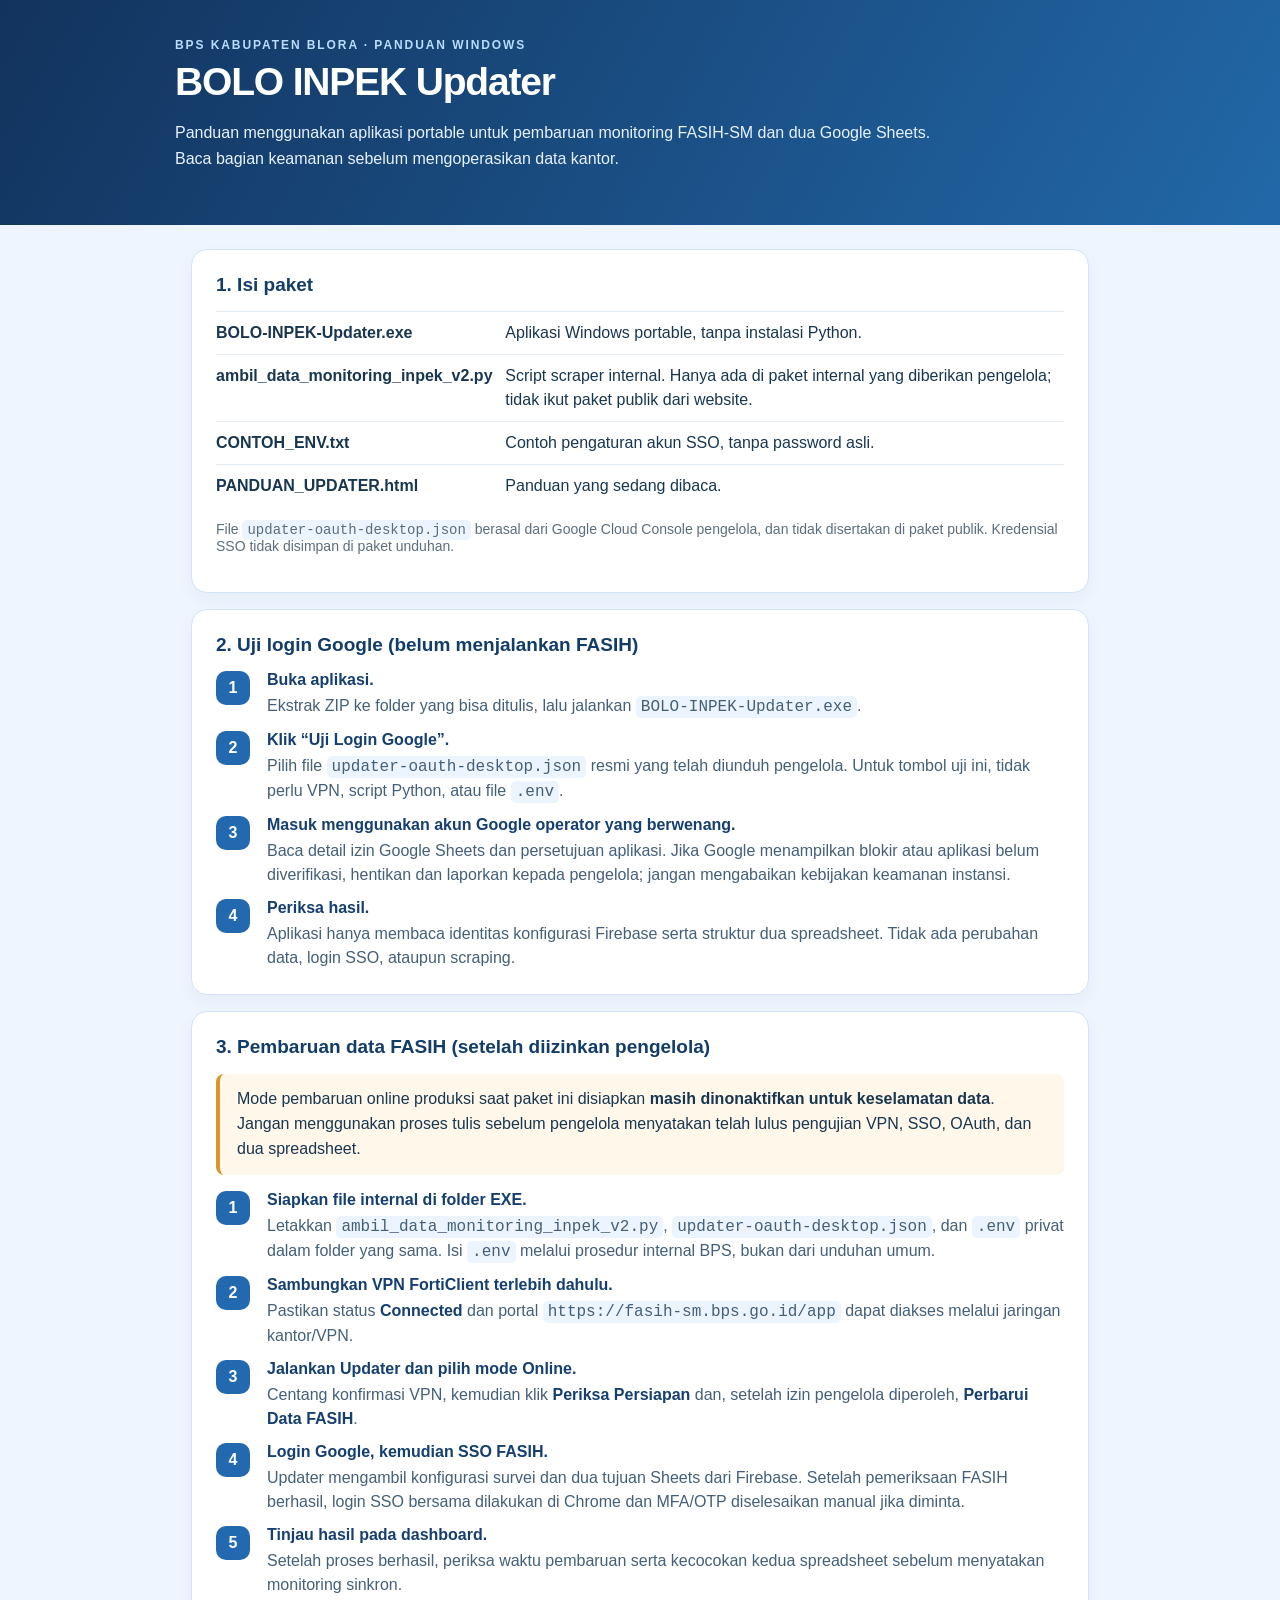
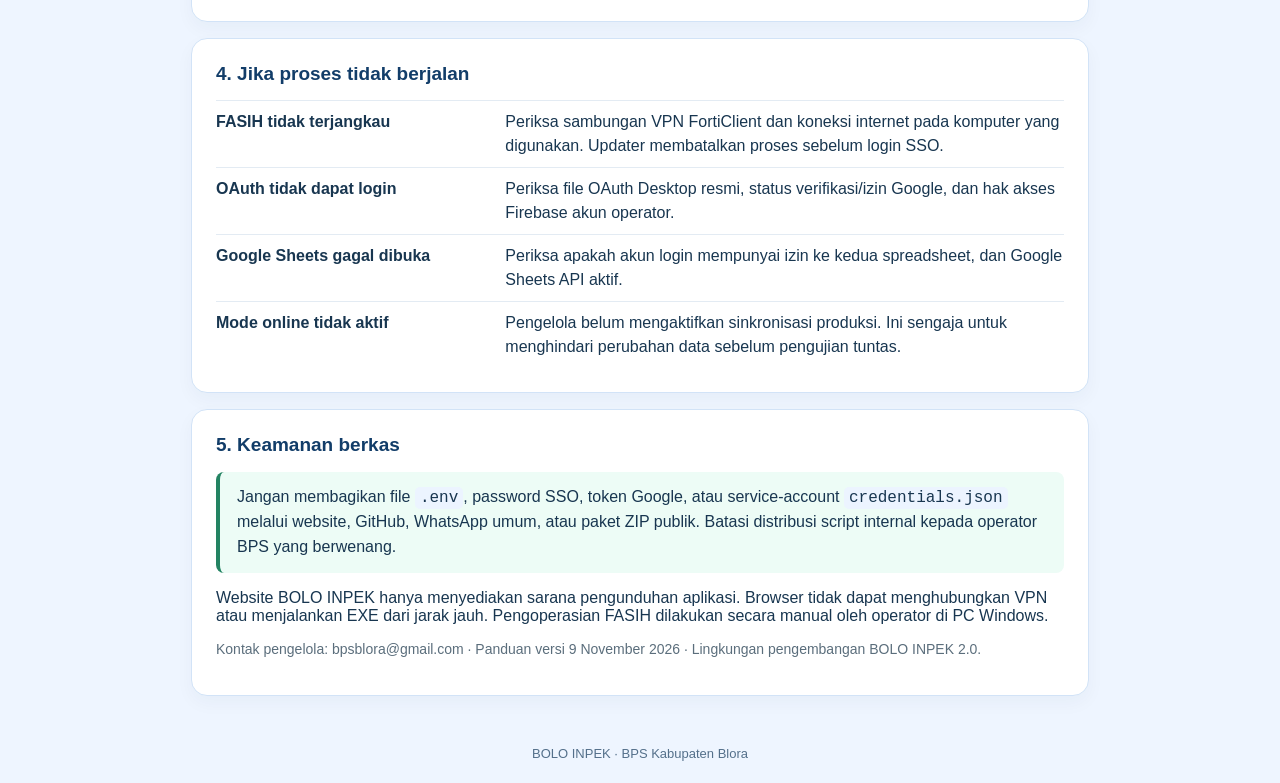
==== updater/PANDUAN_UPDATER.html @ ee1b216b "docs(updater): include a standalone visual Indonesian user guide with safe VPN, Google and FASIH flo" ====
<!doctype html>
<html lang="id">
<head>
<meta charset="utf-8"><meta name="viewport" content="width=device-width,initial-scale=1">
<title>Panduan BOLO INPEK Updater — BPS Kabupaten Blora</title>
<style>
:root{font-family:"Segoe UI",Arial,sans-serif;color:#183650;background:#eef5ff}
*{box-sizing:border-box}body{margin:0}.hero{background:linear-gradient(120deg,#12335d,#2268a8);color:white;padding:38px 18px}
.wrap{max-width:930px;margin:auto}.tag{letter-spacing:.16em;font-size:12px;color:#b9ddff;font-weight:700}h1{margin:8px 0;font-size:clamp(26px,5vw,39px);letter-spacing:-.03em}
.hero p{line-height:1.6;color:#e7f2ff;max-width:760px}
main{max-width:930px;margin:24px auto 50px;padding:0 16px}h2{font-size:19px;color:#123d69;margin:0 0 15px}
.card{background:#fff;border:1px solid #d2e3f7;border-radius:16px;box-shadow:0 7px 18px #16344d0a;padding:24px;margin-bottom:16px}
.steps{display:grid;gap:12px;counter-reset:steps}.step{display:grid;grid-template-columns:38px 1fr;gap:13px;align-items:start}
.step::before{counter-increment:steps;content:counter(steps);width:34px;height:34px;display:grid;place-items:center;border-radius:10px;color:white;background:#2269af;font-weight:800}
.step strong{color:#143f70}.step p{margin:5px 0 0;line-height:1.5;color:#445f78}
code{font-family:Consolas,monospace;background:#ecf4ff;border-radius:5px;padding:2px 5px;overflow-wrap:anywhere}
.callout{border-left:4px solid #d89628;background:#fff7e9;padding:13px 17px;border-radius:8px;line-height:1.55}
.good{border-left-color:#238362;background:#edfcf6}.muted{color:#5b6e7c;font-size:14px}
.table{display:grid;grid-template-columns:minmax(140px,1fr) 2fr;gap:10px;border-top:1px solid #e3ebf3;padding:9px 0;line-height:1.5}
footer{text-align:center;padding:0 15px 30px;color:#54708b;font-size:13px}
@media(max-width:540px){.table{grid-template-columns:1fr;gap:0}.card{padding:19px}}
</style>
</head>
<body>
<header class="hero"><div class="wrap"><div class="tag">BPS KABUPATEN BLORA · PANDUAN WINDOWS</div><h1>BOLO INPEK Updater</h1>
<p>Panduan menggunakan aplikasi portable untuk pembaruan monitoring FASIH-SM dan dua Google Sheets. Baca bagian keamanan sebelum mengoperasikan data kantor.</p></div></header>
<main>
<section class="card"><h2>1. Isi paket</h2>
<div class="table"><strong>BOLO-INPEK-Updater.exe</strong><span>Aplikasi Windows portable, tanpa instalasi Python.</span></div>
<div class="table"><strong>ambil_data_monitoring_inpek_v2.py</strong><span>Script scraper internal. Hanya ada di paket internal yang diberikan pengelola; tidak ikut paket publik dari website.</span></div>
<div class="table"><strong>CONTOH_ENV.txt</strong><span>Contoh pengaturan akun SSO, tanpa password asli.</span></div>
<div class="table"><strong>PANDUAN_UPDATER.html</strong><span>Panduan yang sedang dibaca.</span></div>
<p class="muted">File <code>updater-oauth-desktop.json</code> berasal dari Google Cloud Console pengelola, dan tidak disertakan di paket publik. Kredensial SSO tidak disimpan di paket unduhan.</p>
</section>
<section class="card"><h2>2. Uji login Google (belum menjalankan FASIH)</h2>
<div class="steps">
<div class="step"><div><strong>Buka aplikasi.</strong><p>Ekstrak ZIP ke folder yang bisa ditulis, lalu jalankan <code>BOLO-INPEK-Updater.exe</code>.</p></div></div>
<div class="step"><div><strong>Klik “Uji Login Google”.</strong><p>Pilih file <code>updater-oauth-desktop.json</code> resmi yang telah diunduh pengelola. Untuk tombol uji ini, tidak perlu VPN, script Python, atau file <code>.env</code>.</p></div></div>
<div class="step"><div><strong>Masuk menggunakan akun Google operator yang berwenang.</strong><p>Baca detail izin Google Sheets dan persetujuan aplikasi. Jika Google menampilkan blokir atau aplikasi belum diverifikasi, hentikan dan laporkan kepada pengelola; jangan mengabaikan kebijakan keamanan instansi.</p></div></div>
<div class="step"><div><strong>Periksa hasil.</strong><p>Aplikasi hanya membaca identitas konfigurasi Firebase serta struktur dua spreadsheet. Tidak ada perubahan data, login SSO, ataupun scraping.</p></div></div>
</div></section>
<section class="card"><h2>3. Pembaruan data FASIH (setelah diizinkan pengelola)</h2>
<p class="callout">Mode pembaruan online produksi saat paket ini disiapkan <strong>masih dinonaktifkan untuk keselamatan data</strong>. Jangan menggunakan proses tulis sebelum pengelola menyatakan telah lulus pengujian VPN, SSO, OAuth, dan dua spreadsheet.</p>
<div class="steps">
<div class="step"><div><strong>Siapkan file internal di folder EXE.</strong><p>Letakkan <code>ambil_data_monitoring_inpek_v2.py</code>, <code>updater-oauth-desktop.json</code>, dan <code>.env</code> privat dalam folder yang sama. Isi <code>.env</code> melalui prosedur internal BPS, bukan dari unduhan umum.</p></div></div>
<div class="step"><div><strong>Sambungkan VPN FortiClient terlebih dahulu.</strong><p>Pastikan status <strong>Connected</strong> dan portal <code>https://fasih-sm.bps.go.id/app</code> dapat diakses melalui jaringan kantor/VPN.</p></div></div>
<div class="step"><div><strong>Jalankan Updater dan pilih mode Online.</strong><p>Centang konfirmasi VPN, kemudian klik <strong>Periksa Persiapan</strong> dan, setelah izin pengelola diperoleh, <strong>Perbarui Data FASIH</strong>.</p></div></div>
<div class="step"><div><strong>Login Google, kemudian SSO FASIH.</strong><p>Updater mengambil konfigurasi survei dan dua tujuan Sheets dari Firebase. Setelah pemeriksaan FASIH berhasil, login SSO bersama dilakukan di Chrome dan MFA/OTP diselesaikan manual jika diminta.</p></div></div>
<div class="step"><div><strong>Tinjau hasil pada dashboard.</strong><p>Setelah proses berhasil, periksa waktu pembaruan serta kecocokan kedua spreadsheet sebelum menyatakan monitoring sinkron.</p></div></div>
</div></section>
<section class="card"><h2>4. Jika proses tidak berjalan</h2>
<div class="table"><strong>FASIH tidak terjangkau</strong><span>Periksa sambungan VPN FortiClient dan koneksi internet pada komputer yang digunakan. Updater membatalkan proses sebelum login SSO.</span></div>
<div class="table"><strong>OAuth tidak dapat login</strong><span>Periksa file OAuth Desktop resmi, status verifikasi/izin Google, dan hak akses Firebase akun operator.</span></div>
<div class="table"><strong>Google Sheets gagal dibuka</strong><span>Periksa apakah akun login mempunyai izin ke kedua spreadsheet, dan Google Sheets API aktif.</span></div>
<div class="table"><strong>Mode online tidak aktif</strong><span>Pengelola belum mengaktifkan sinkronisasi produksi. Ini sengaja untuk menghindari perubahan data sebelum pengujian tuntas.</span></div>
</section>
<section class="card"><h2>5. Keamanan berkas</h2>
<p class="callout good">Jangan membagikan file <code>.env</code>, password SSO, token Google, atau service-account <code>credentials.json</code> melalui website, GitHub, WhatsApp umum, atau paket ZIP publik. Batasi distribusi script internal kepada operator BPS yang berwenang.</p>
<p>Website BOLO INPEK hanya menyediakan sarana pengunduhan aplikasi. Browser tidak dapat menghubungkan VPN atau menjalankan EXE dari jarak jauh. Pengoperasian FASIH dilakukan secara manual oleh operator di PC Windows.</p>
<p class="muted">Kontak pengelola: bpsblora@gmail.com · Panduan versi 9 November 2026 · Lingkungan pengembangan BOLO INPEK 2.0.</p></section>
</main><footer>BOLO INPEK · BPS Kabupaten Blora</footer></body></html>
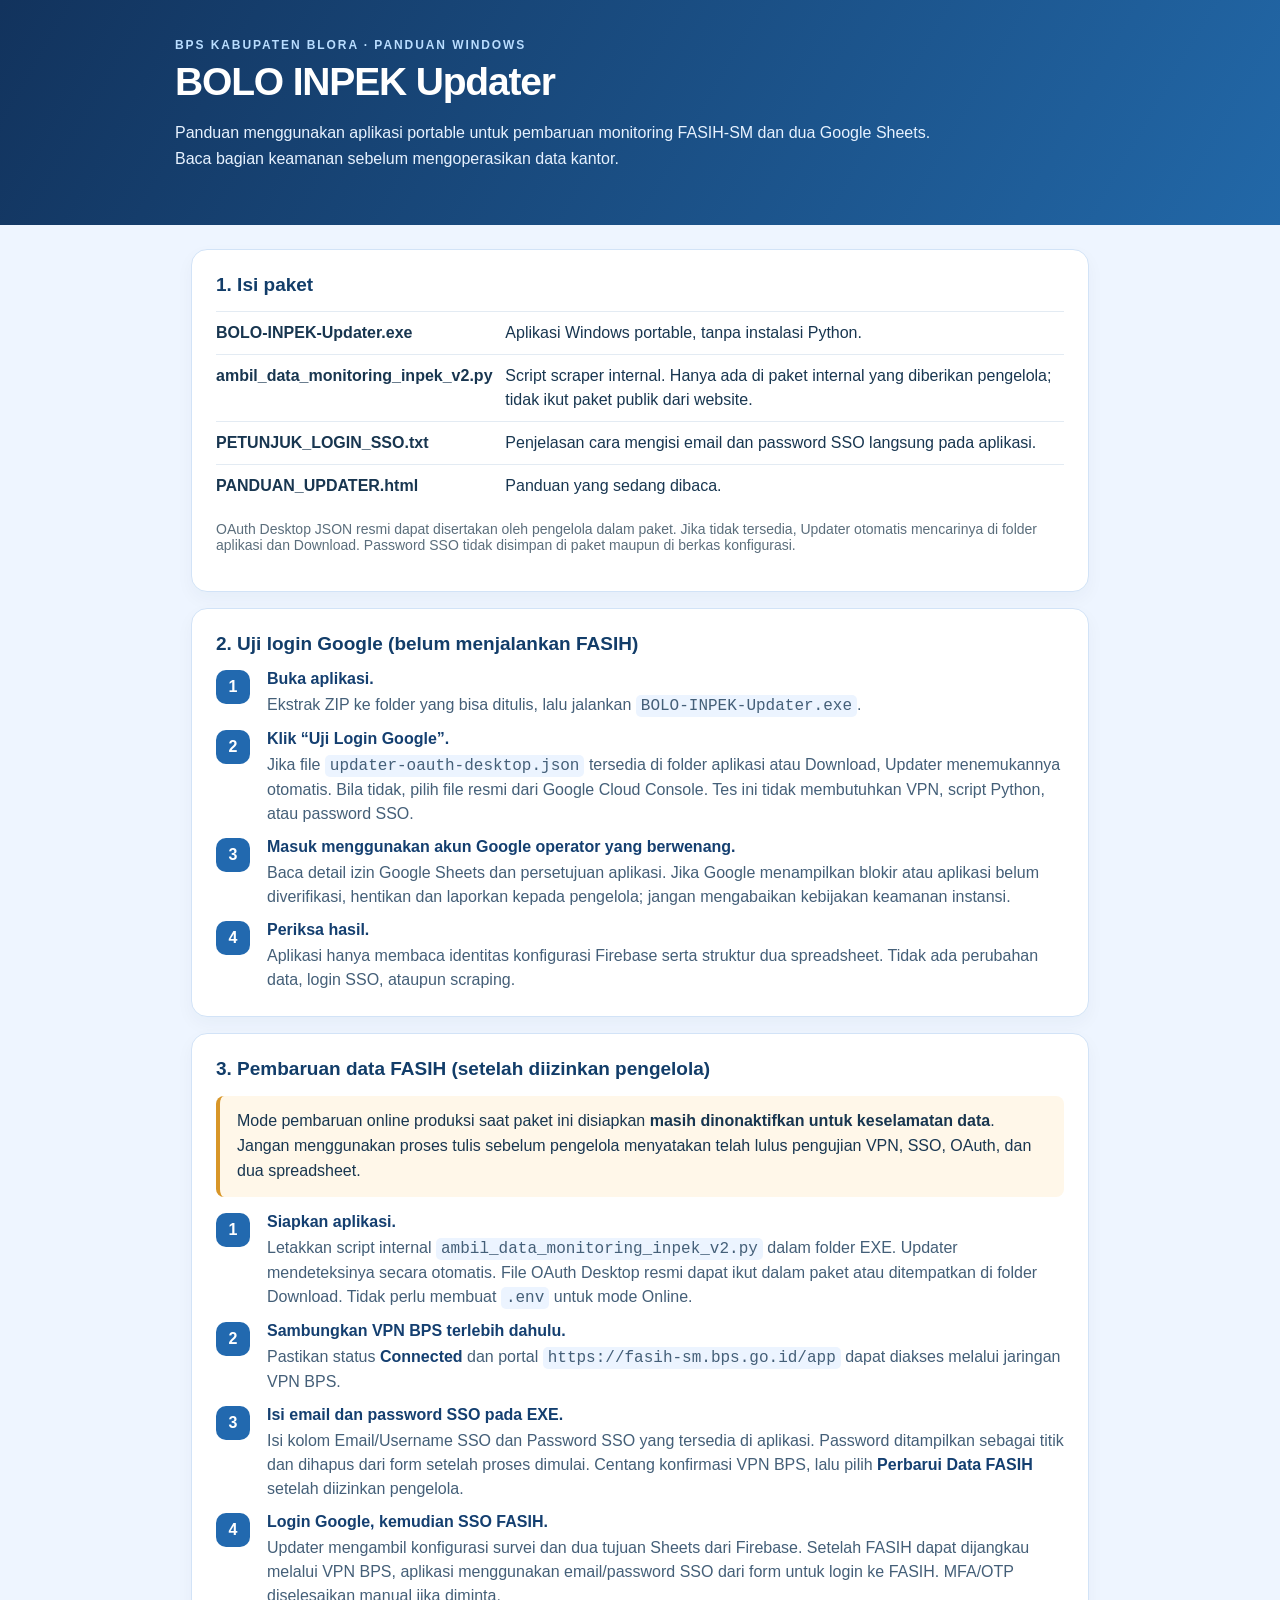
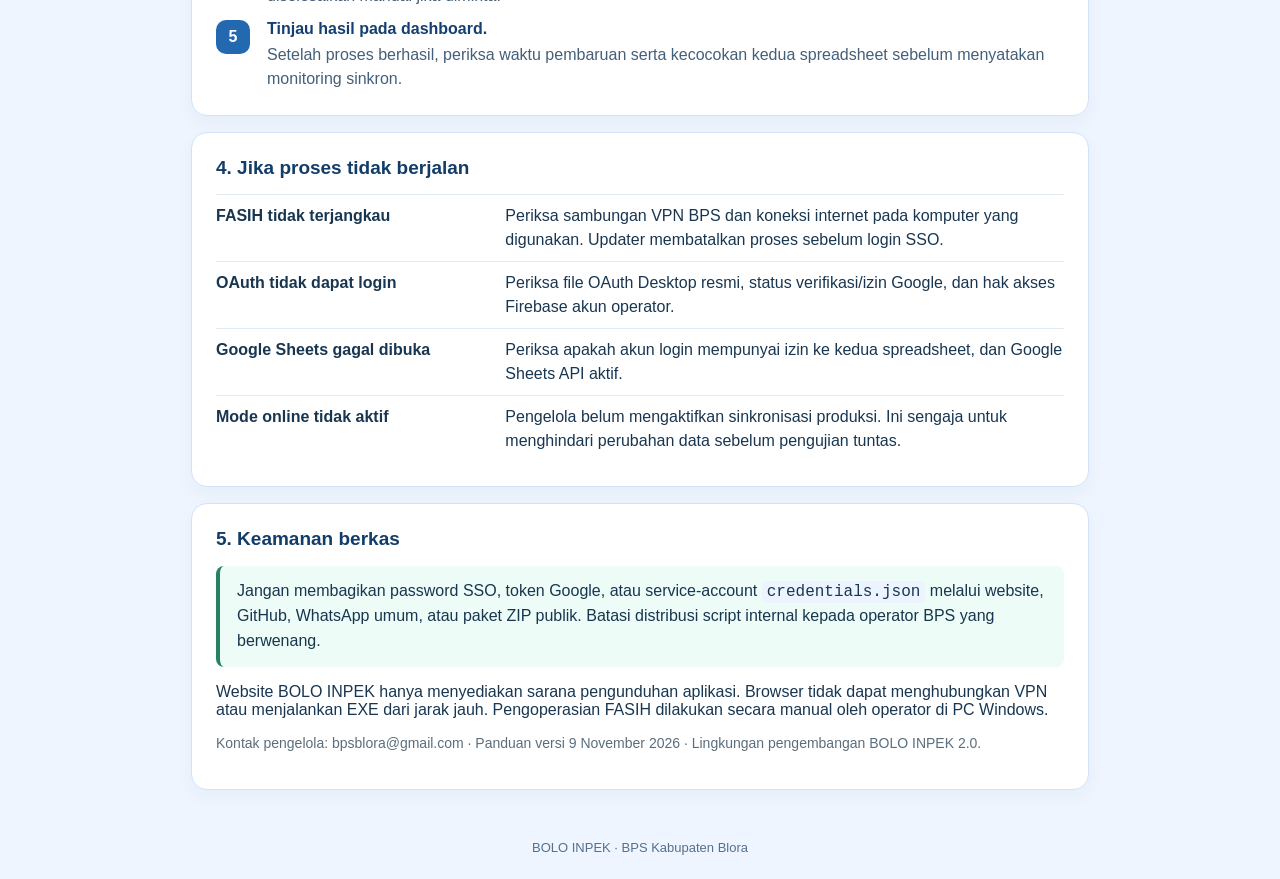
==== commit 9eb6ba8c: "docs(updater): update guide for password input in EXE and optional bundled OAuth Desktop JSON" ====
--- a/updater/PANDUAN_UPDATER.html
+++ b/updater/PANDUAN_UPDATER.html
@@ -28,34 +28,34 @@
 <section class="card"><h2>1. Isi paket</h2>
 <div class="table"><strong>BOLO-INPEK-Updater.exe</strong><span>Aplikasi Windows portable, tanpa instalasi Python.</span></div>
 <div class="table"><strong>ambil_data_monitoring_inpek_v2.py</strong><span>Script scraper internal. Hanya ada di paket internal yang diberikan pengelola; tidak ikut paket publik dari website.</span></div>
-<div class="table"><strong>CONTOH_ENV.txt</strong><span>Contoh pengaturan akun SSO, tanpa password asli.</span></div>
+<div class="table"><strong>PETUNJUK_LOGIN_SSO.txt</strong><span>Penjelasan cara mengisi email dan password SSO langsung pada aplikasi.</span></div>
 <div class="table"><strong>PANDUAN_UPDATER.html</strong><span>Panduan yang sedang dibaca.</span></div>
-<p class="muted">File <code>updater-oauth-desktop.json</code> berasal dari Google Cloud Console pengelola, dan tidak disertakan di paket publik. Kredensial SSO tidak disimpan di paket unduhan.</p>
+<p class="muted">OAuth Desktop JSON resmi dapat disertakan oleh pengelola dalam paket. Jika tidak tersedia, Updater otomatis mencarinya di folder aplikasi dan Download. Password SSO tidak disimpan di paket maupun di berkas konfigurasi.</p>
 </section>
 <section class="card"><h2>2. Uji login Google (belum menjalankan FASIH)</h2>
 <div class="steps">
 <div class="step"><div><strong>Buka aplikasi.</strong><p>Ekstrak ZIP ke folder yang bisa ditulis, lalu jalankan <code>BOLO-INPEK-Updater.exe</code>.</p></div></div>
-<div class="step"><div><strong>Klik “Uji Login Google”.</strong><p>Pilih file <code>updater-oauth-desktop.json</code> resmi yang telah diunduh pengelola. Untuk tombol uji ini, tidak perlu VPN, script Python, atau file <code>.env</code>.</p></div></div>
+<div class="step"><div><strong>Klik “Uji Login Google”.</strong><p>Jika file <code>updater-oauth-desktop.json</code> tersedia di folder aplikasi atau Download, Updater menemukannya otomatis. Bila tidak, pilih file resmi dari Google Cloud Console. Tes ini tidak membutuhkan VPN, script Python, atau password SSO.</p></div></div>
 <div class="step"><div><strong>Masuk menggunakan akun Google operator yang berwenang.</strong><p>Baca detail izin Google Sheets dan persetujuan aplikasi. Jika Google menampilkan blokir atau aplikasi belum diverifikasi, hentikan dan laporkan kepada pengelola; jangan mengabaikan kebijakan keamanan instansi.</p></div></div>
 <div class="step"><div><strong>Periksa hasil.</strong><p>Aplikasi hanya membaca identitas konfigurasi Firebase serta struktur dua spreadsheet. Tidak ada perubahan data, login SSO, ataupun scraping.</p></div></div>
 </div></section>
 <section class="card"><h2>3. Pembaruan data FASIH (setelah diizinkan pengelola)</h2>
 <p class="callout">Mode pembaruan online produksi saat paket ini disiapkan <strong>masih dinonaktifkan untuk keselamatan data</strong>. Jangan menggunakan proses tulis sebelum pengelola menyatakan telah lulus pengujian VPN, SSO, OAuth, dan dua spreadsheet.</p>
 <div class="steps">
-<div class="step"><div><strong>Siapkan file internal di folder EXE.</strong><p>Letakkan <code>ambil_data_monitoring_inpek_v2.py</code>, <code>updater-oauth-desktop.json</code>, dan <code>.env</code> privat dalam folder yang sama. Isi <code>.env</code> melalui prosedur internal BPS, bukan dari unduhan umum.</p></div></div>
-<div class="step"><div><strong>Sambungkan VPN FortiClient terlebih dahulu.</strong><p>Pastikan status <strong>Connected</strong> dan portal <code>https://fasih-sm.bps.go.id/app</code> dapat diakses melalui jaringan kantor/VPN.</p></div></div>
-<div class="step"><div><strong>Jalankan Updater dan pilih mode Online.</strong><p>Centang konfirmasi VPN, kemudian klik <strong>Periksa Persiapan</strong> dan, setelah izin pengelola diperoleh, <strong>Perbarui Data FASIH</strong>.</p></div></div>
-<div class="step"><div><strong>Login Google, kemudian SSO FASIH.</strong><p>Updater mengambil konfigurasi survei dan dua tujuan Sheets dari Firebase. Setelah pemeriksaan FASIH berhasil, login SSO bersama dilakukan di Chrome dan MFA/OTP diselesaikan manual jika diminta.</p></div></div>
+<div class="step"><div><strong>Siapkan aplikasi.</strong><p>Letakkan script internal <code>ambil_data_monitoring_inpek_v2.py</code> dalam folder EXE. Updater mendeteksinya secara otomatis. File OAuth Desktop resmi dapat ikut dalam paket atau ditempatkan di folder Download. Tidak perlu membuat <code>.env</code> untuk mode Online.</p></div></div>
+<div class="step"><div><strong>Sambungkan VPN BPS terlebih dahulu.</strong><p>Pastikan status <strong>Connected</strong> dan portal <code>https://fasih-sm.bps.go.id/app</code> dapat diakses melalui jaringan VPN BPS.</p></div></div>
+<div class="step"><div><strong>Isi email dan password SSO pada EXE.</strong><p>Isi kolom Email/Username SSO dan Password SSO yang tersedia di aplikasi. Password ditampilkan sebagai titik dan dihapus dari form setelah proses dimulai. Centang konfirmasi VPN BPS, lalu pilih <strong>Perbarui Data FASIH</strong> setelah diizinkan pengelola.</p></div></div>
+<div class="step"><div><strong>Login Google, kemudian SSO FASIH.</strong><p>Updater mengambil konfigurasi survei dan dua tujuan Sheets dari Firebase. Setelah FASIH dapat dijangkau melalui VPN BPS, aplikasi menggunakan email/password SSO dari form untuk login ke FASIH. MFA/OTP diselesaikan manual jika diminta.</p></div></div>
 <div class="step"><div><strong>Tinjau hasil pada dashboard.</strong><p>Setelah proses berhasil, periksa waktu pembaruan serta kecocokan kedua spreadsheet sebelum menyatakan monitoring sinkron.</p></div></div>
 </div></section>
 <section class="card"><h2>4. Jika proses tidak berjalan</h2>
-<div class="table"><strong>FASIH tidak terjangkau</strong><span>Periksa sambungan VPN FortiClient dan koneksi internet pada komputer yang digunakan. Updater membatalkan proses sebelum login SSO.</span></div>
+<div class="table"><strong>FASIH tidak terjangkau</strong><span>Periksa sambungan VPN BPS dan koneksi internet pada komputer yang digunakan. Updater membatalkan proses sebelum login SSO.</span></div>
 <div class="table"><strong>OAuth tidak dapat login</strong><span>Periksa file OAuth Desktop resmi, status verifikasi/izin Google, dan hak akses Firebase akun operator.</span></div>
 <div class="table"><strong>Google Sheets gagal dibuka</strong><span>Periksa apakah akun login mempunyai izin ke kedua spreadsheet, dan Google Sheets API aktif.</span></div>
 <div class="table"><strong>Mode online tidak aktif</strong><span>Pengelola belum mengaktifkan sinkronisasi produksi. Ini sengaja untuk menghindari perubahan data sebelum pengujian tuntas.</span></div>
 </section>
 <section class="card"><h2>5. Keamanan berkas</h2>
-<p class="callout good">Jangan membagikan file <code>.env</code>, password SSO, token Google, atau service-account <code>credentials.json</code> melalui website, GitHub, WhatsApp umum, atau paket ZIP publik. Batasi distribusi script internal kepada operator BPS yang berwenang.</p>
+<p class="callout good">Jangan membagikan password SSO, token Google, atau service-account <code>credentials.json</code> melalui website, GitHub, WhatsApp umum, atau paket ZIP publik. Batasi distribusi script internal kepada operator BPS yang berwenang.</p>
 <p>Website BOLO INPEK hanya menyediakan sarana pengunduhan aplikasi. Browser tidak dapat menghubungkan VPN atau menjalankan EXE dari jarak jauh. Pengoperasian FASIH dilakukan secara manual oleh operator di PC Windows.</p>
 <p class="muted">Kontak pengelola: bpsblora@gmail.com · Panduan versi 9 November 2026 · Lingkungan pengembangan BOLO INPEK 2.0.</p></section>
 </main><footer>BOLO INPEK · BPS Kabupaten Blora</footer></body></html>
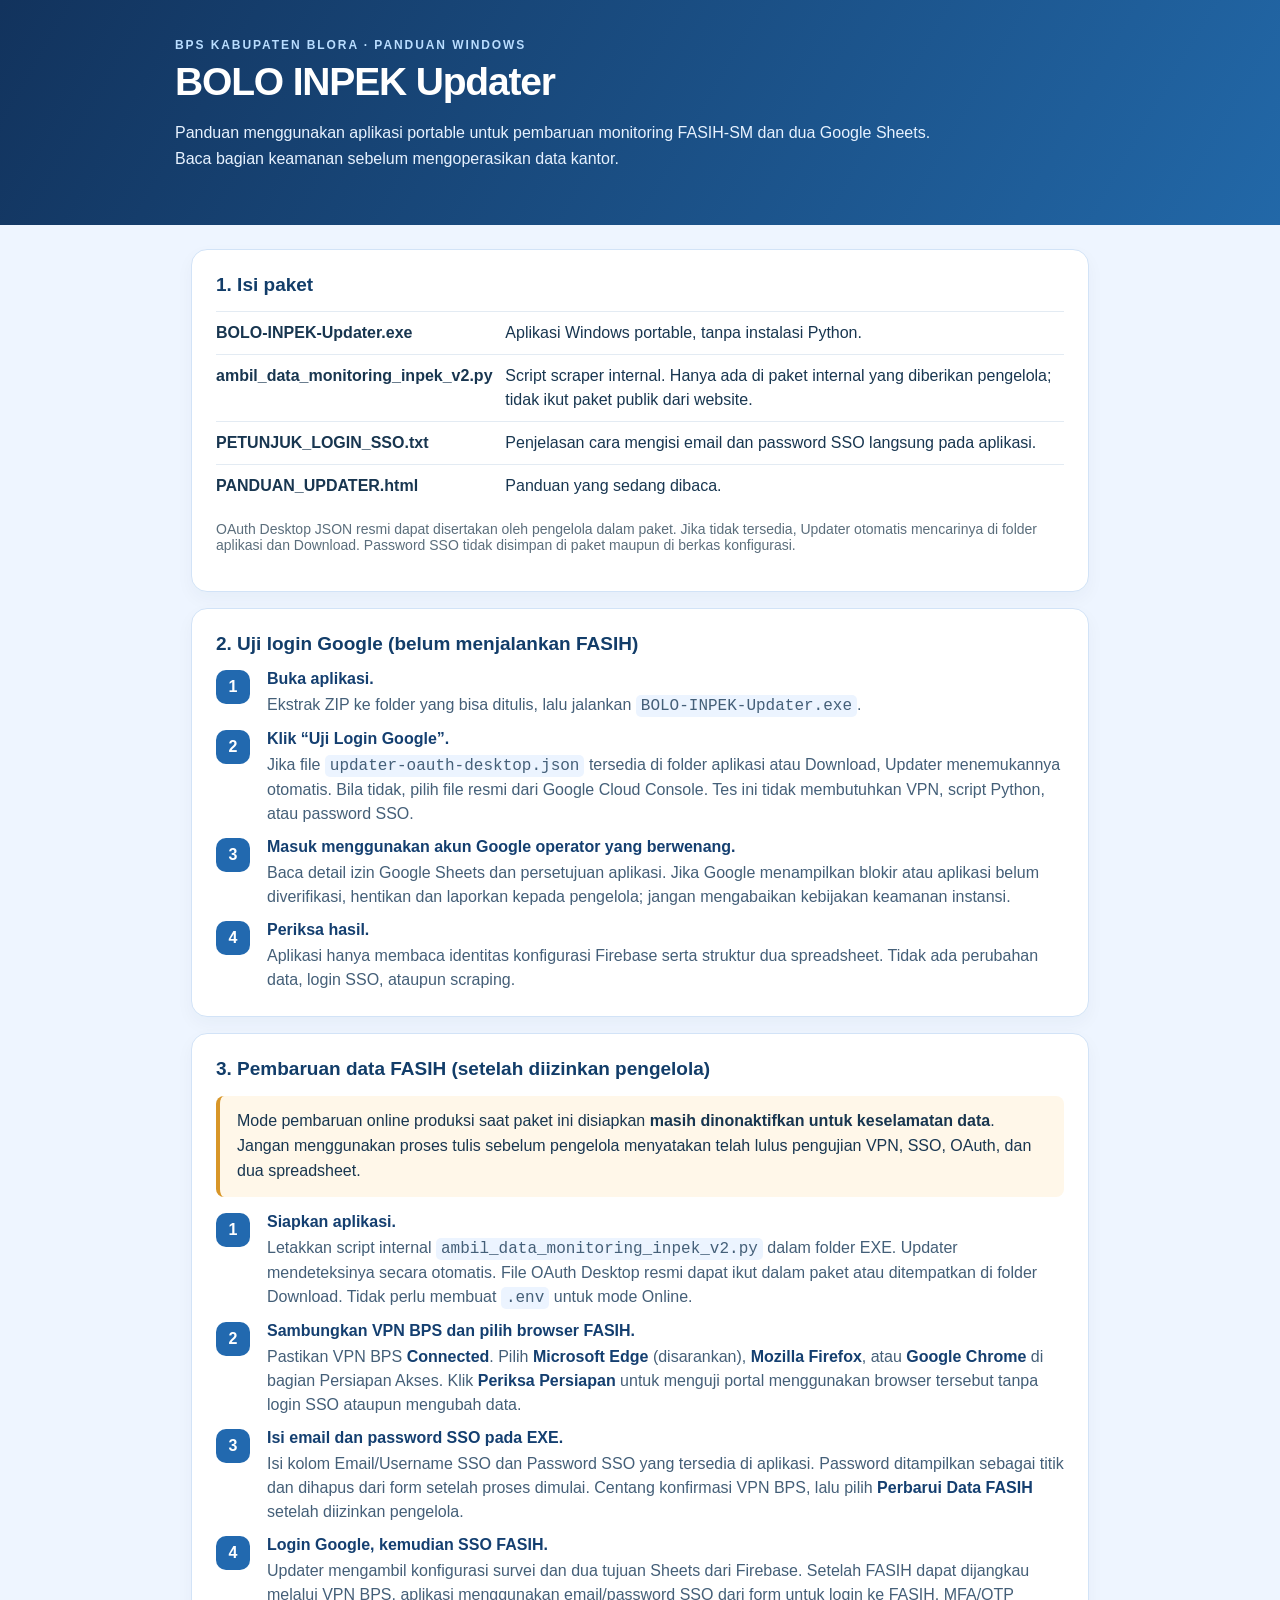
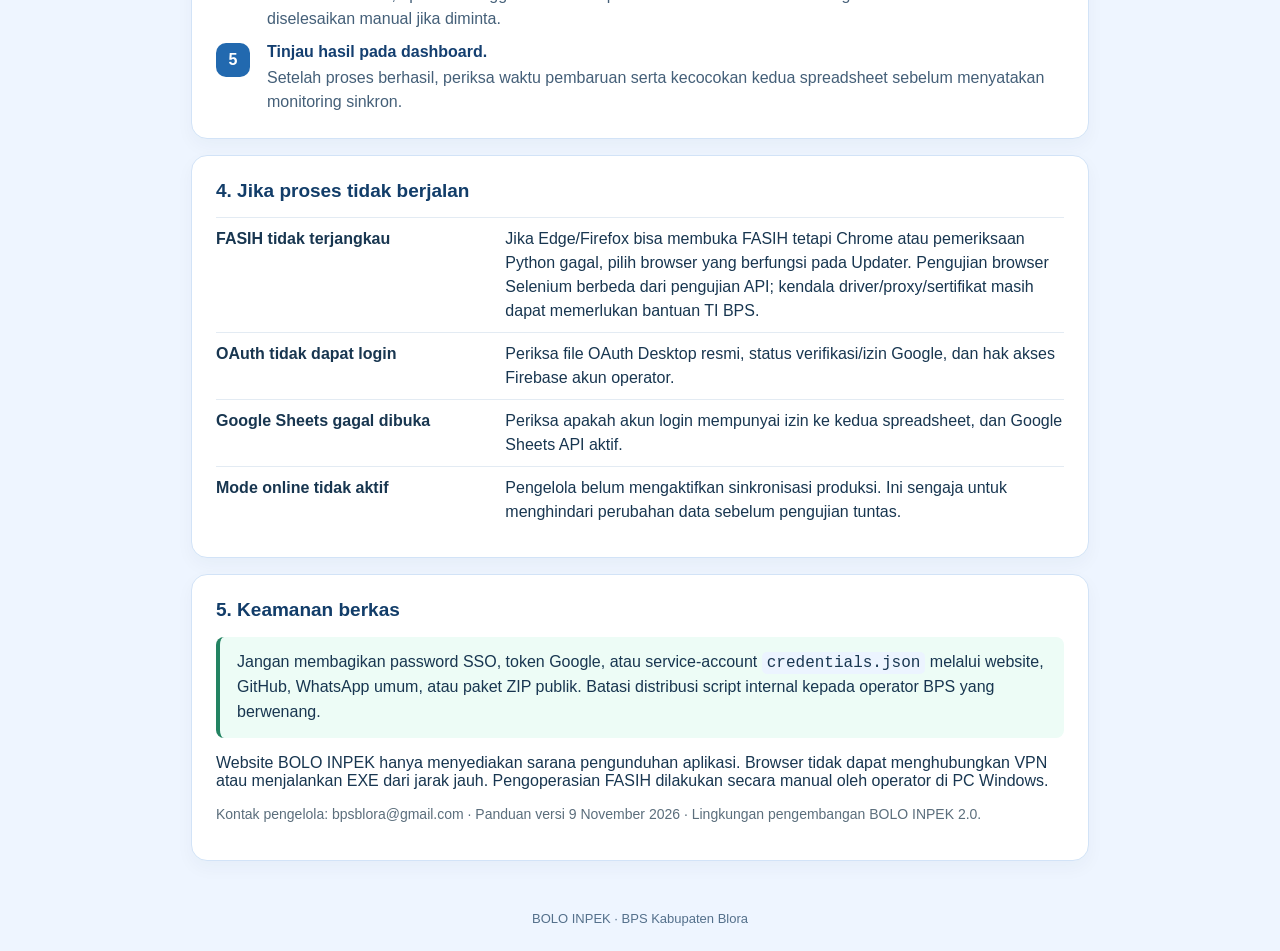
==== commit 0071c055: "docs(updater): explain Edge and Firefox FASIH mode and browser-based readiness test" ====
--- a/updater/PANDUAN_UPDATER.html
+++ b/updater/PANDUAN_UPDATER.html
@@ -43,13 +43,13 @@
 <p class="callout">Mode pembaruan online produksi saat paket ini disiapkan <strong>masih dinonaktifkan untuk keselamatan data</strong>. Jangan menggunakan proses tulis sebelum pengelola menyatakan telah lulus pengujian VPN, SSO, OAuth, dan dua spreadsheet.</p>
 <div class="steps">
 <div class="step"><div><strong>Siapkan aplikasi.</strong><p>Letakkan script internal <code>ambil_data_monitoring_inpek_v2.py</code> dalam folder EXE. Updater mendeteksinya secara otomatis. File OAuth Desktop resmi dapat ikut dalam paket atau ditempatkan di folder Download. Tidak perlu membuat <code>.env</code> untuk mode Online.</p></div></div>
-<div class="step"><div><strong>Sambungkan VPN BPS terlebih dahulu.</strong><p>Pastikan status <strong>Connected</strong> dan portal <code>https://fasih-sm.bps.go.id/app</code> dapat diakses melalui jaringan VPN BPS.</p></div></div>
+<div class="step"><div><strong>Sambungkan VPN BPS dan pilih browser FASIH.</strong><p>Pastikan VPN BPS <strong>Connected</strong>. Pilih <strong>Microsoft Edge</strong> (disarankan), <strong>Mozilla Firefox</strong>, atau <strong>Google Chrome</strong> di bagian Persiapan Akses. Klik <strong>Periksa Persiapan</strong> untuk menguji portal menggunakan browser tersebut tanpa login SSO ataupun mengubah data.</p></div></div>
 <div class="step"><div><strong>Isi email dan password SSO pada EXE.</strong><p>Isi kolom Email/Username SSO dan Password SSO yang tersedia di aplikasi. Password ditampilkan sebagai titik dan dihapus dari form setelah proses dimulai. Centang konfirmasi VPN BPS, lalu pilih <strong>Perbarui Data FASIH</strong> setelah diizinkan pengelola.</p></div></div>
 <div class="step"><div><strong>Login Google, kemudian SSO FASIH.</strong><p>Updater mengambil konfigurasi survei dan dua tujuan Sheets dari Firebase. Setelah FASIH dapat dijangkau melalui VPN BPS, aplikasi menggunakan email/password SSO dari form untuk login ke FASIH. MFA/OTP diselesaikan manual jika diminta.</p></div></div>
 <div class="step"><div><strong>Tinjau hasil pada dashboard.</strong><p>Setelah proses berhasil, periksa waktu pembaruan serta kecocokan kedua spreadsheet sebelum menyatakan monitoring sinkron.</p></div></div>
 </div></section>
 <section class="card"><h2>4. Jika proses tidak berjalan</h2>
-<div class="table"><strong>FASIH tidak terjangkau</strong><span>Periksa sambungan VPN BPS dan koneksi internet pada komputer yang digunakan. Updater membatalkan proses sebelum login SSO.</span></div>
+<div class="table"><strong>FASIH tidak terjangkau</strong><span>Jika Edge/Firefox bisa membuka FASIH tetapi Chrome atau pemeriksaan Python gagal, pilih browser yang berfungsi pada Updater. Pengujian browser Selenium berbeda dari pengujian API; kendala driver/proxy/sertifikat masih dapat memerlukan bantuan TI BPS.</span></div>
 <div class="table"><strong>OAuth tidak dapat login</strong><span>Periksa file OAuth Desktop resmi, status verifikasi/izin Google, dan hak akses Firebase akun operator.</span></div>
 <div class="table"><strong>Google Sheets gagal dibuka</strong><span>Periksa apakah akun login mempunyai izin ke kedua spreadsheet, dan Google Sheets API aktif.</span></div>
 <div class="table"><strong>Mode online tidak aktif</strong><span>Pengelola belum mengaktifkan sinkronisasi produksi. Ini sengaja untuk menghindari perubahan data sebelum pengujian tuntas.</span></div>
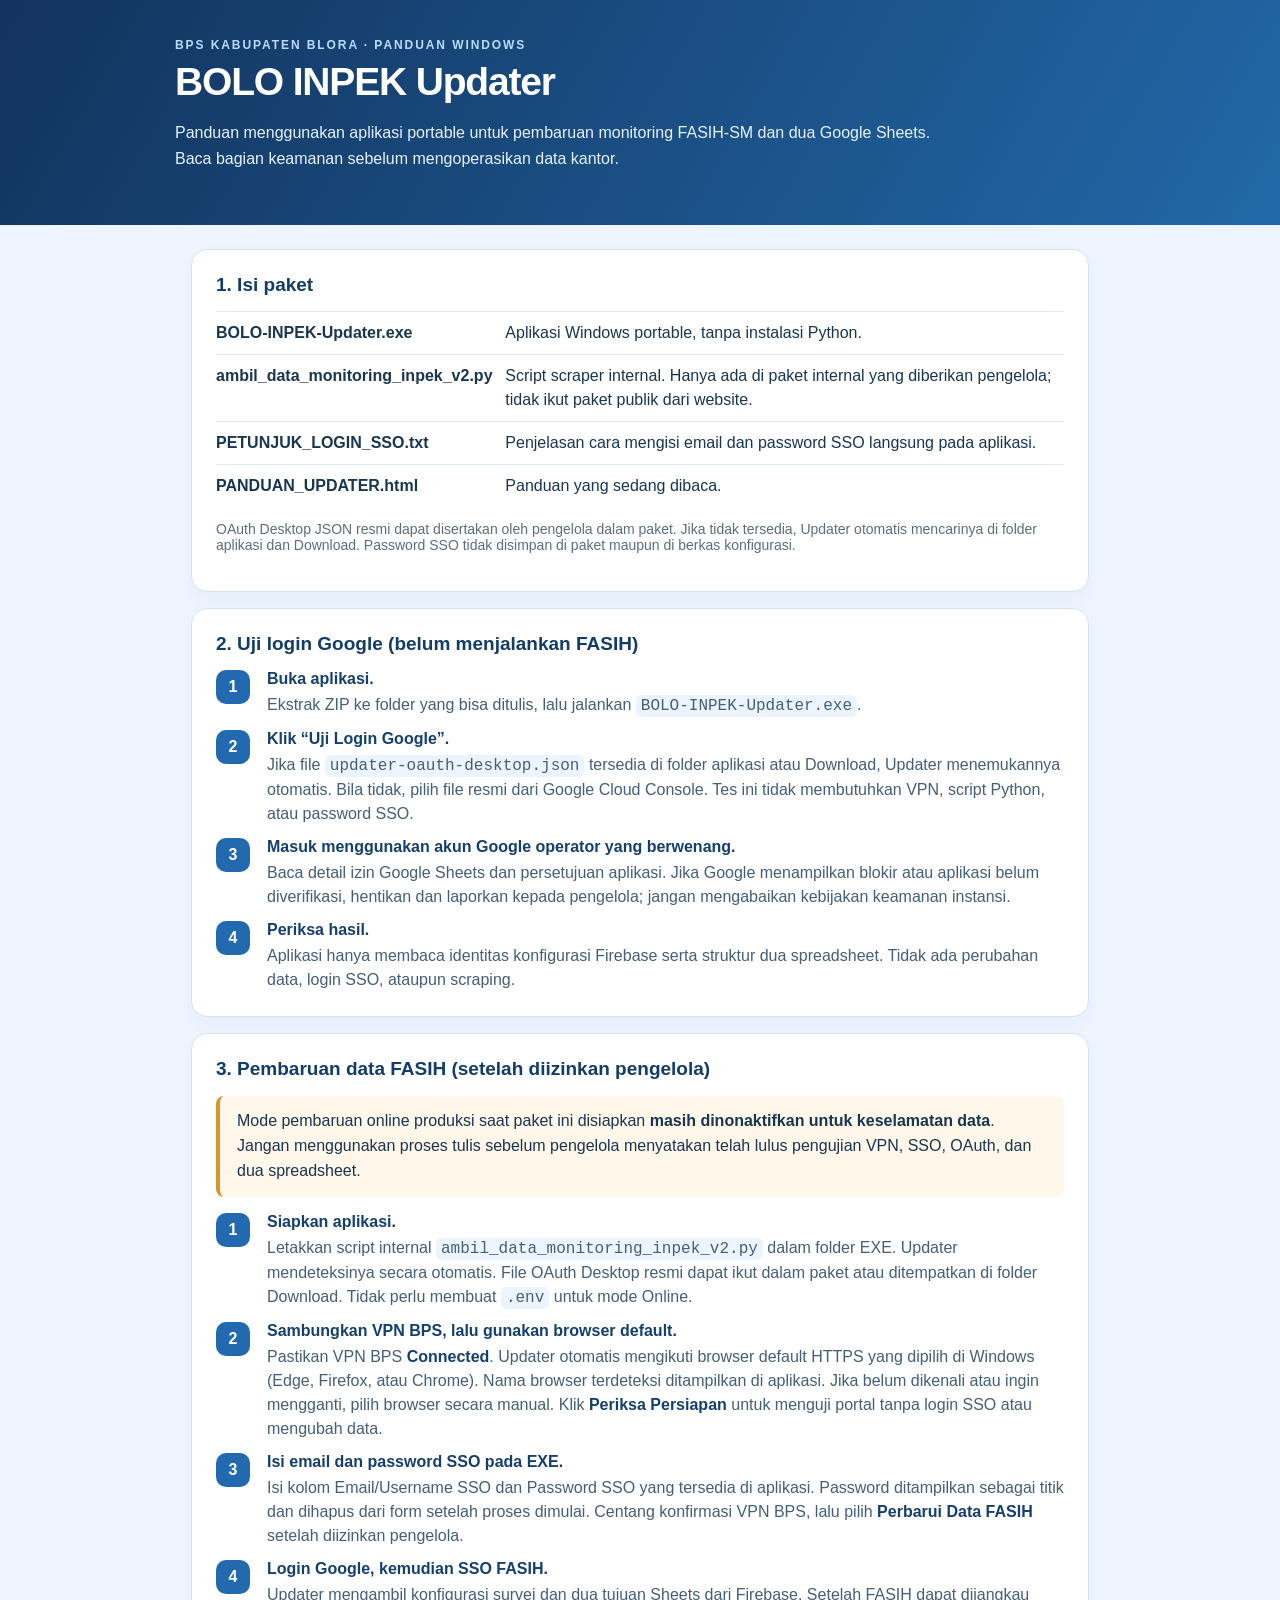
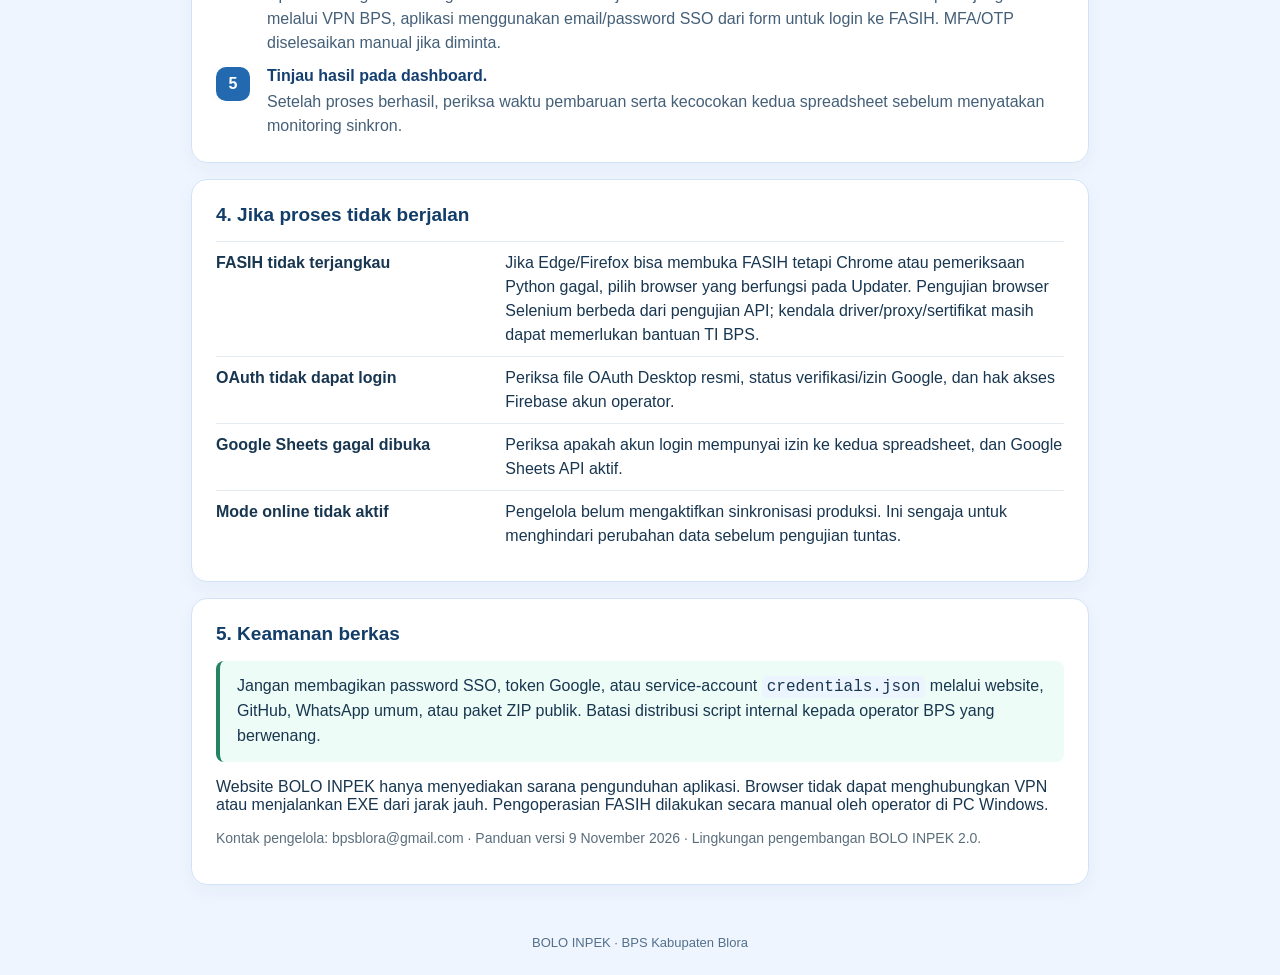
==== commit 116e4178: "docs(updater): auto-follow Windows HTTPS default browser for FASIH; preserve manual override" ====
--- a/updater/PANDUAN_UPDATER.html
+++ b/updater/PANDUAN_UPDATER.html
@@ -43,7 +43,7 @@
 <p class="callout">Mode pembaruan online produksi saat paket ini disiapkan <strong>masih dinonaktifkan untuk keselamatan data</strong>. Jangan menggunakan proses tulis sebelum pengelola menyatakan telah lulus pengujian VPN, SSO, OAuth, dan dua spreadsheet.</p>
 <div class="steps">
 <div class="step"><div><strong>Siapkan aplikasi.</strong><p>Letakkan script internal <code>ambil_data_monitoring_inpek_v2.py</code> dalam folder EXE. Updater mendeteksinya secara otomatis. File OAuth Desktop resmi dapat ikut dalam paket atau ditempatkan di folder Download. Tidak perlu membuat <code>.env</code> untuk mode Online.</p></div></div>
-<div class="step"><div><strong>Sambungkan VPN BPS dan pilih browser FASIH.</strong><p>Pastikan VPN BPS <strong>Connected</strong>. Pilih <strong>Microsoft Edge</strong> (disarankan), <strong>Mozilla Firefox</strong>, atau <strong>Google Chrome</strong> di bagian Persiapan Akses. Klik <strong>Periksa Persiapan</strong> untuk menguji portal menggunakan browser tersebut tanpa login SSO ataupun mengubah data.</p></div></div>
+<div class="step"><div><strong>Sambungkan VPN BPS, lalu gunakan browser default.</strong><p>Pastikan VPN BPS <strong>Connected</strong>. Updater otomatis mengikuti browser default HTTPS yang dipilih di Windows (Edge, Firefox, atau Chrome). Nama browser terdeteksi ditampilkan di aplikasi. Jika belum dikenali atau ingin mengganti, pilih browser secara manual. Klik <strong>Periksa Persiapan</strong> untuk menguji portal tanpa login SSO atau mengubah data.</p></div></div>
 <div class="step"><div><strong>Isi email dan password SSO pada EXE.</strong><p>Isi kolom Email/Username SSO dan Password SSO yang tersedia di aplikasi. Password ditampilkan sebagai titik dan dihapus dari form setelah proses dimulai. Centang konfirmasi VPN BPS, lalu pilih <strong>Perbarui Data FASIH</strong> setelah diizinkan pengelola.</p></div></div>
 <div class="step"><div><strong>Login Google, kemudian SSO FASIH.</strong><p>Updater mengambil konfigurasi survei dan dua tujuan Sheets dari Firebase. Setelah FASIH dapat dijangkau melalui VPN BPS, aplikasi menggunakan email/password SSO dari form untuk login ke FASIH. MFA/OTP diselesaikan manual jika diminta.</p></div></div>
 <div class="step"><div><strong>Tinjau hasil pada dashboard.</strong><p>Setelah proses berhasil, periksa waktu pembaruan serta kecocokan kedua spreadsheet sebelum menyatakan monitoring sinkron.</p></div></div>
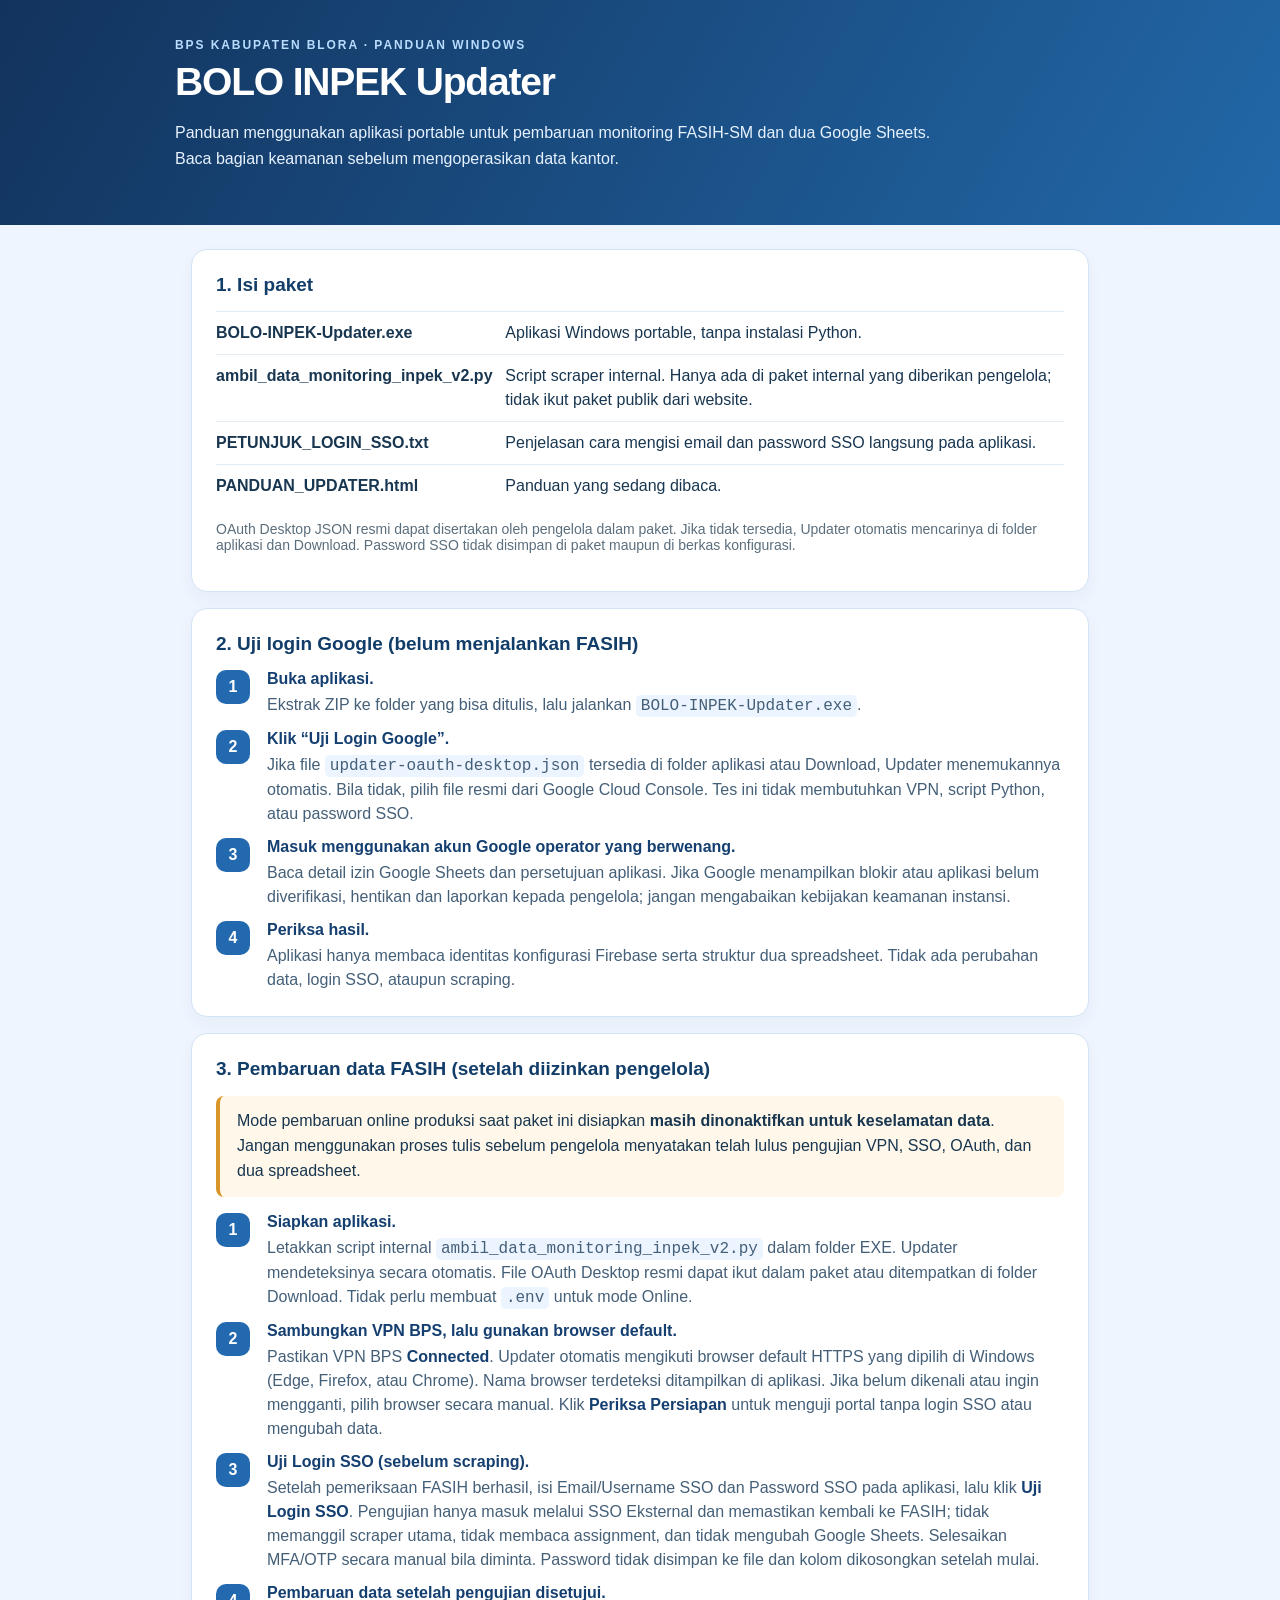
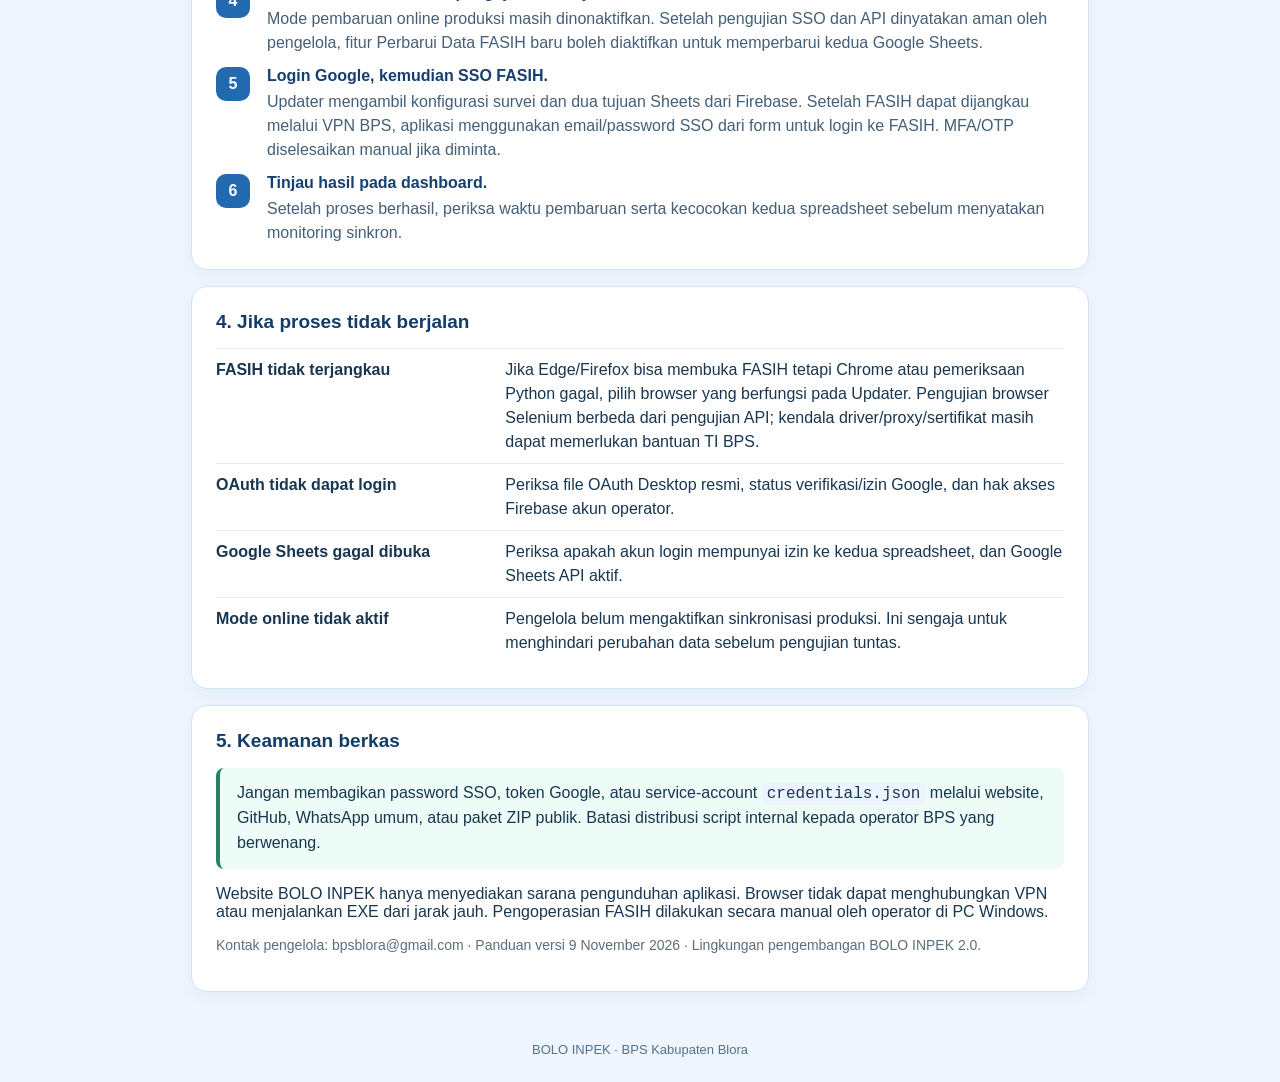
==== commit 1a097937: "docs(updater): add safe no-scrape Uji Login SSO step before FASIH production update" ====
--- a/updater/PANDUAN_UPDATER.html
+++ b/updater/PANDUAN_UPDATER.html
@@ -44,7 +44,8 @@
 <div class="steps">
 <div class="step"><div><strong>Siapkan aplikasi.</strong><p>Letakkan script internal <code>ambil_data_monitoring_inpek_v2.py</code> dalam folder EXE. Updater mendeteksinya secara otomatis. File OAuth Desktop resmi dapat ikut dalam paket atau ditempatkan di folder Download. Tidak perlu membuat <code>.env</code> untuk mode Online.</p></div></div>
 <div class="step"><div><strong>Sambungkan VPN BPS, lalu gunakan browser default.</strong><p>Pastikan VPN BPS <strong>Connected</strong>. Updater otomatis mengikuti browser default HTTPS yang dipilih di Windows (Edge, Firefox, atau Chrome). Nama browser terdeteksi ditampilkan di aplikasi. Jika belum dikenali atau ingin mengganti, pilih browser secara manual. Klik <strong>Periksa Persiapan</strong> untuk menguji portal tanpa login SSO atau mengubah data.</p></div></div>
-<div class="step"><div><strong>Isi email dan password SSO pada EXE.</strong><p>Isi kolom Email/Username SSO dan Password SSO yang tersedia di aplikasi. Password ditampilkan sebagai titik dan dihapus dari form setelah proses dimulai. Centang konfirmasi VPN BPS, lalu pilih <strong>Perbarui Data FASIH</strong> setelah diizinkan pengelola.</p></div></div>
+<div class="step"><div><strong>Uji Login SSO (sebelum scraping).</strong><p>Setelah pemeriksaan FASIH berhasil, isi Email/Username SSO dan Password SSO pada aplikasi, lalu klik <strong>Uji Login SSO</strong>. Pengujian hanya masuk melalui SSO Eksternal dan memastikan kembali ke FASIH; tidak memanggil scraper utama, tidak membaca assignment, dan tidak mengubah Google Sheets. Selesaikan MFA/OTP secara manual bila diminta. Password tidak disimpan ke file dan kolom dikosongkan setelah mulai.</p></div></div>
+<div class="step"><div><strong>Pembaruan data setelah pengujian disetujui.</strong><p>Mode pembaruan online produksi masih dinonaktifkan. Setelah pengujian SSO dan API dinyatakan aman oleh pengelola, fitur Perbarui Data FASIH baru boleh diaktifkan untuk memperbarui kedua Google Sheets.</p></div></div>
 <div class="step"><div><strong>Login Google, kemudian SSO FASIH.</strong><p>Updater mengambil konfigurasi survei dan dua tujuan Sheets dari Firebase. Setelah FASIH dapat dijangkau melalui VPN BPS, aplikasi menggunakan email/password SSO dari form untuk login ke FASIH. MFA/OTP diselesaikan manual jika diminta.</p></div></div>
 <div class="step"><div><strong>Tinjau hasil pada dashboard.</strong><p>Setelah proses berhasil, periksa waktu pembaruan serta kecocokan kedua spreadsheet sebelum menyatakan monitoring sinkron.</p></div></div>
 </div></section>
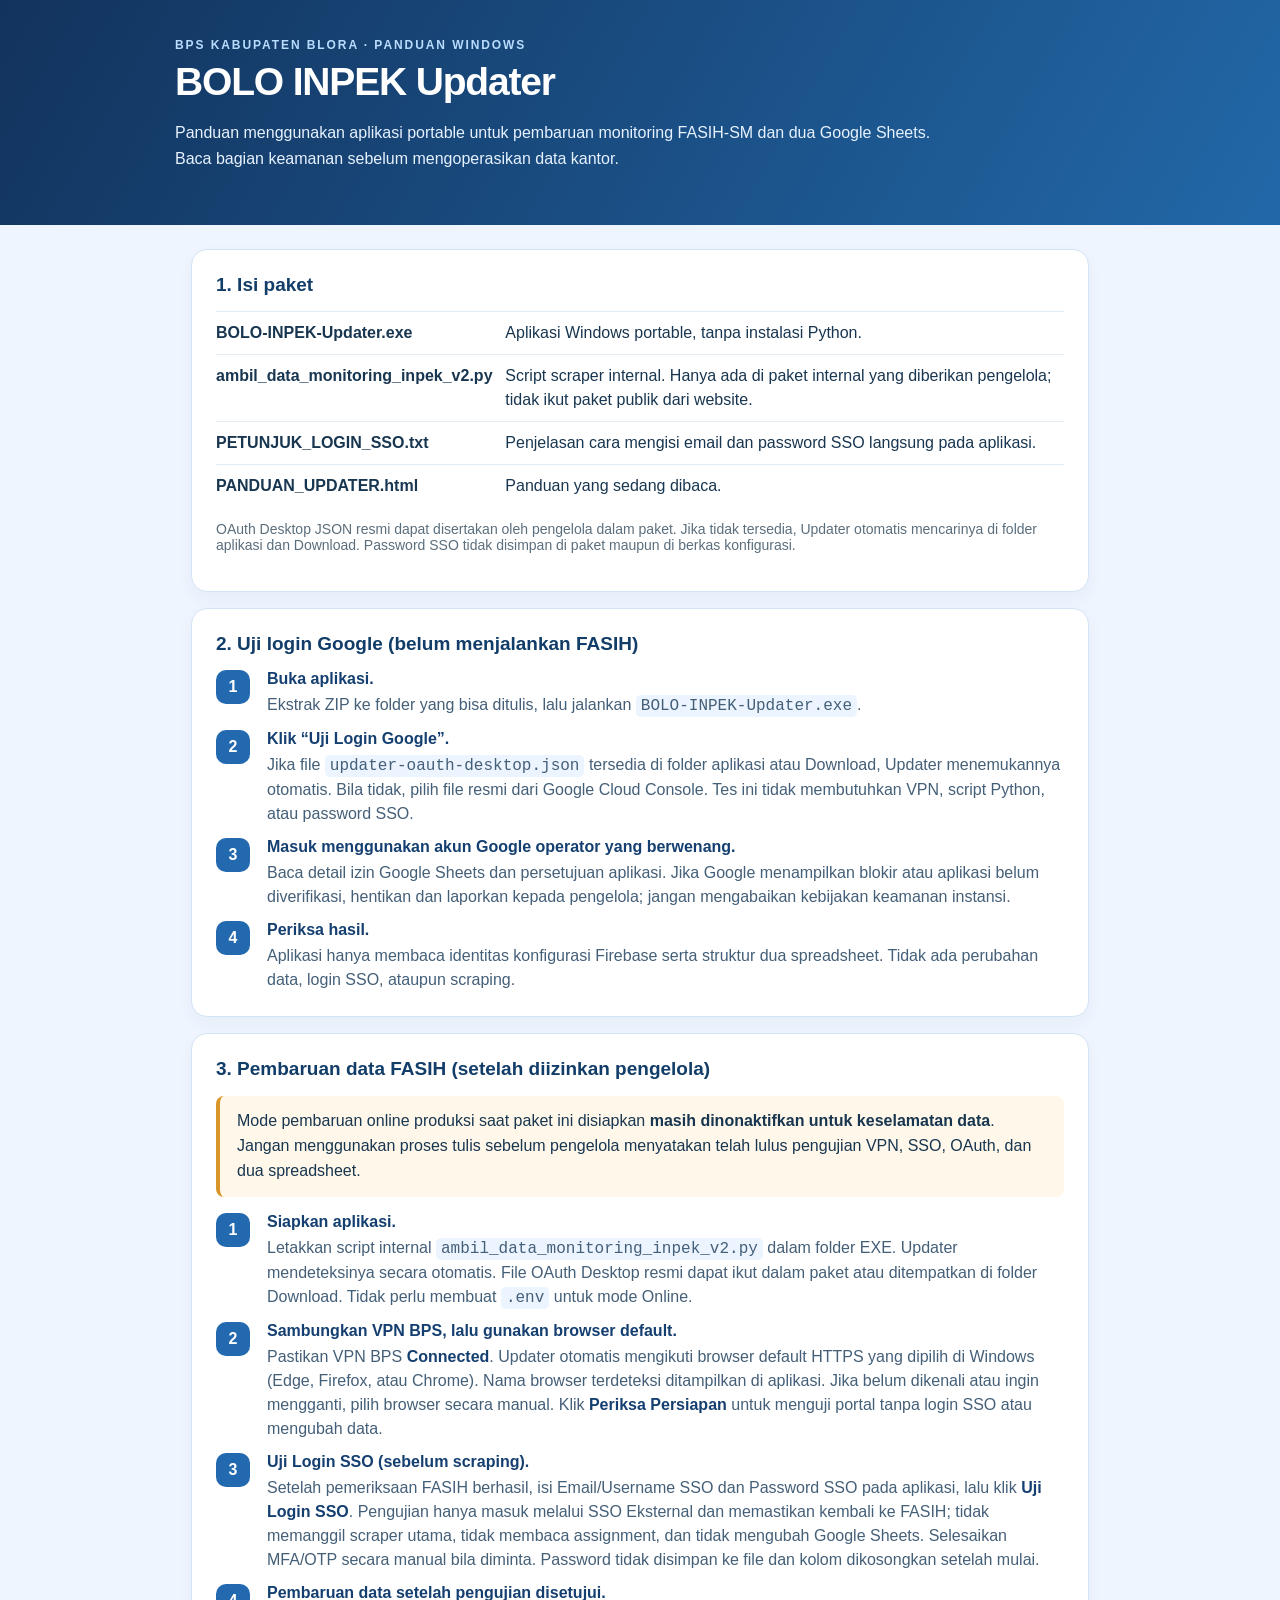
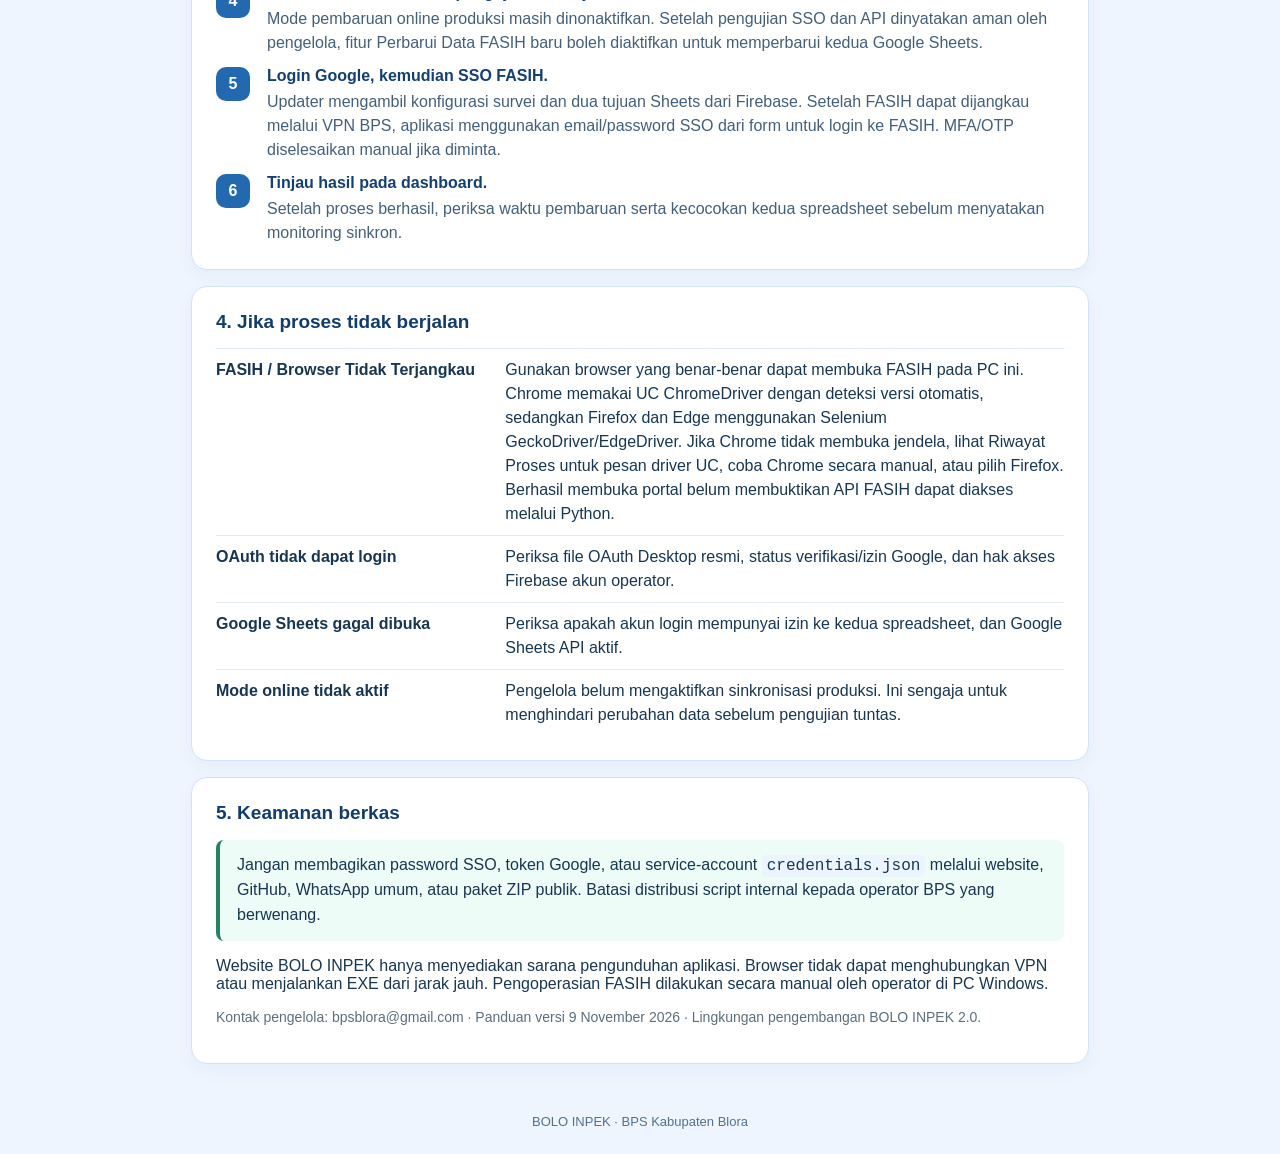
==== commit 936eb4ed: "docs(updater): Chrome UC startup failure guidance and Firefox/Edge fallback without claiming API com" ====
--- a/updater/PANDUAN_UPDATER.html
+++ b/updater/PANDUAN_UPDATER.html
@@ -50,7 +50,7 @@
 <div class="step"><div><strong>Tinjau hasil pada dashboard.</strong><p>Setelah proses berhasil, periksa waktu pembaruan serta kecocokan kedua spreadsheet sebelum menyatakan monitoring sinkron.</p></div></div>
 </div></section>
 <section class="card"><h2>4. Jika proses tidak berjalan</h2>
-<div class="table"><strong>FASIH tidak terjangkau</strong><span>Jika Edge/Firefox bisa membuka FASIH tetapi Chrome atau pemeriksaan Python gagal, pilih browser yang berfungsi pada Updater. Pengujian browser Selenium berbeda dari pengujian API; kendala driver/proxy/sertifikat masih dapat memerlukan bantuan TI BPS.</span></div>
+<div class="table"><strong>FASIH / Browser Tidak Terjangkau</strong><span>Gunakan browser yang benar-benar dapat membuka FASIH pada PC ini. Chrome memakai UC ChromeDriver dengan deteksi versi otomatis, sedangkan Firefox dan Edge menggunakan Selenium GeckoDriver/EdgeDriver. Jika Chrome tidak membuka jendela, lihat Riwayat Proses untuk pesan driver UC, coba Chrome secara manual, atau pilih Firefox. Berhasil membuka portal belum membuktikan API FASIH dapat diakses melalui Python.</span></div>
 <div class="table"><strong>OAuth tidak dapat login</strong><span>Periksa file OAuth Desktop resmi, status verifikasi/izin Google, dan hak akses Firebase akun operator.</span></div>
 <div class="table"><strong>Google Sheets gagal dibuka</strong><span>Periksa apakah akun login mempunyai izin ke kedua spreadsheet, dan Google Sheets API aktif.</span></div>
 <div class="table"><strong>Mode online tidak aktif</strong><span>Pengelola belum mengaktifkan sinkronisasi produksi. Ini sengaja untuk menghindari perubahan data sebelum pengujian tuntas.</span></div>
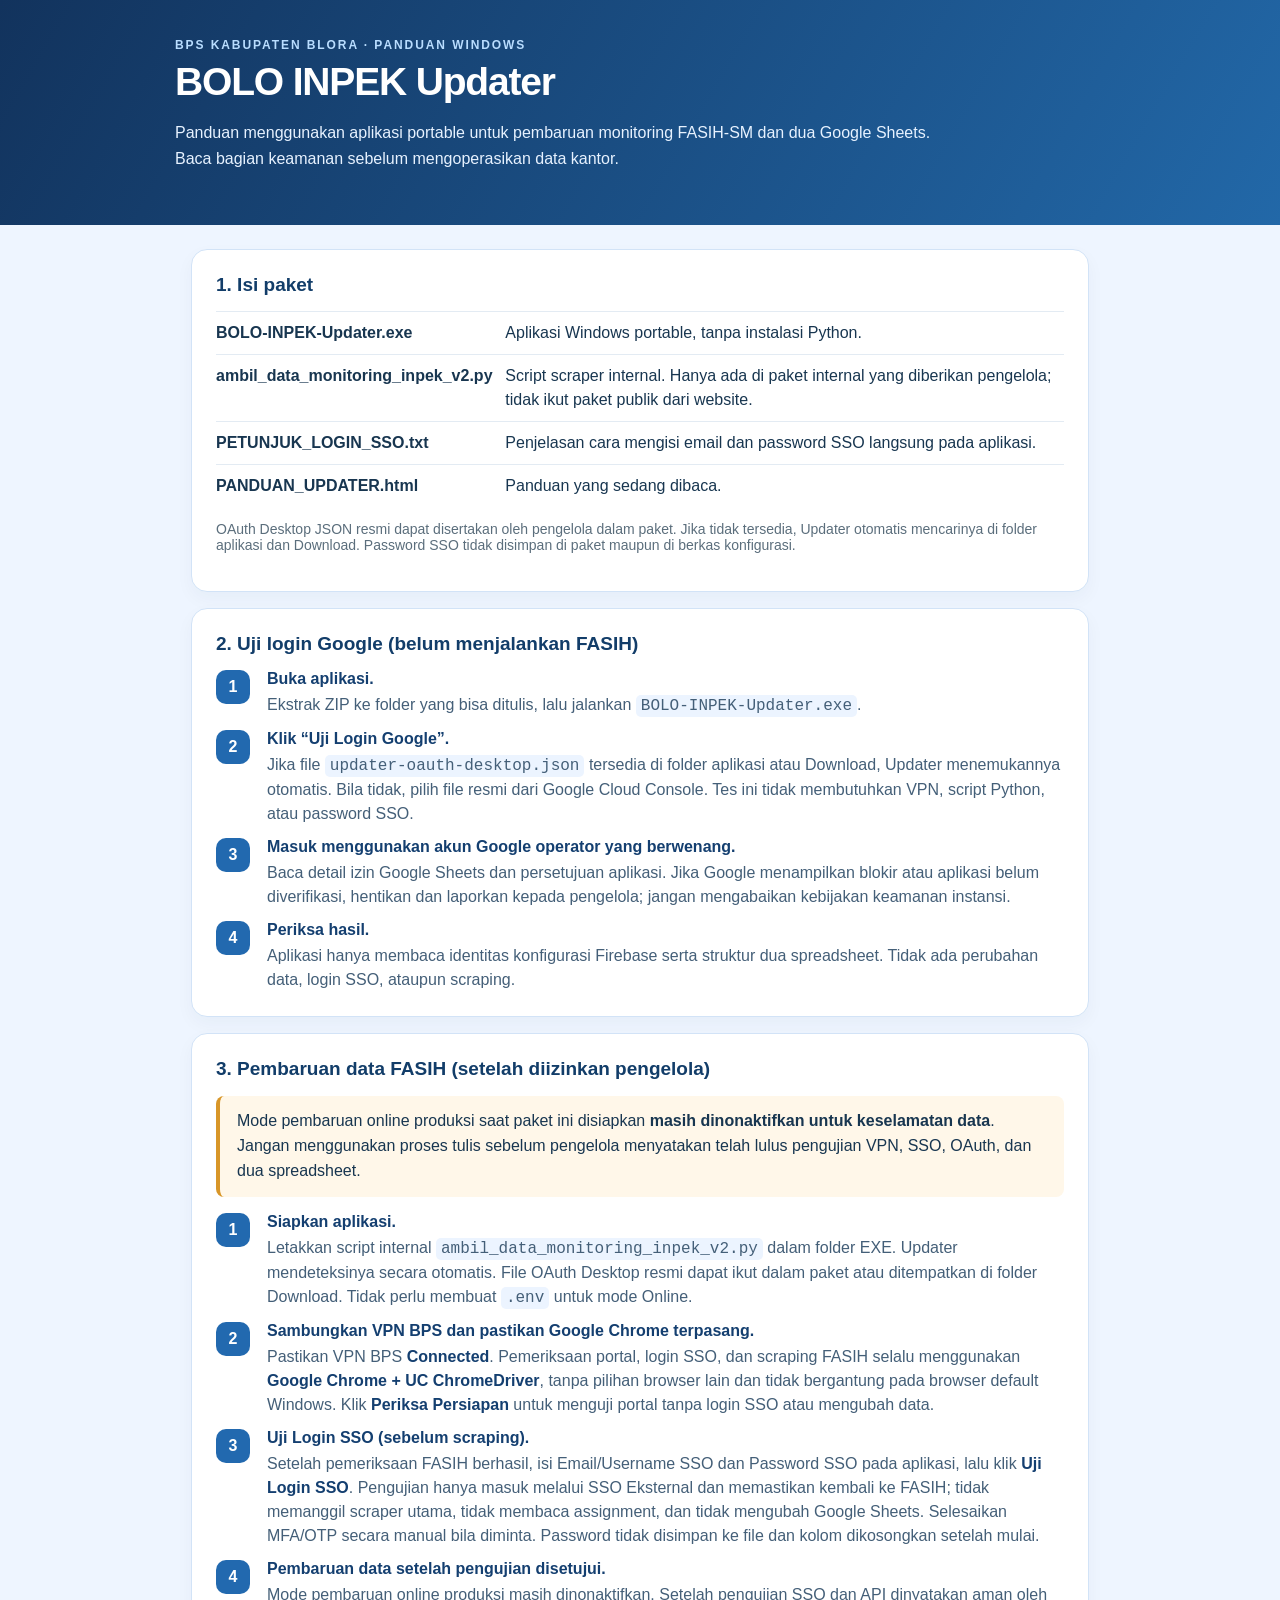
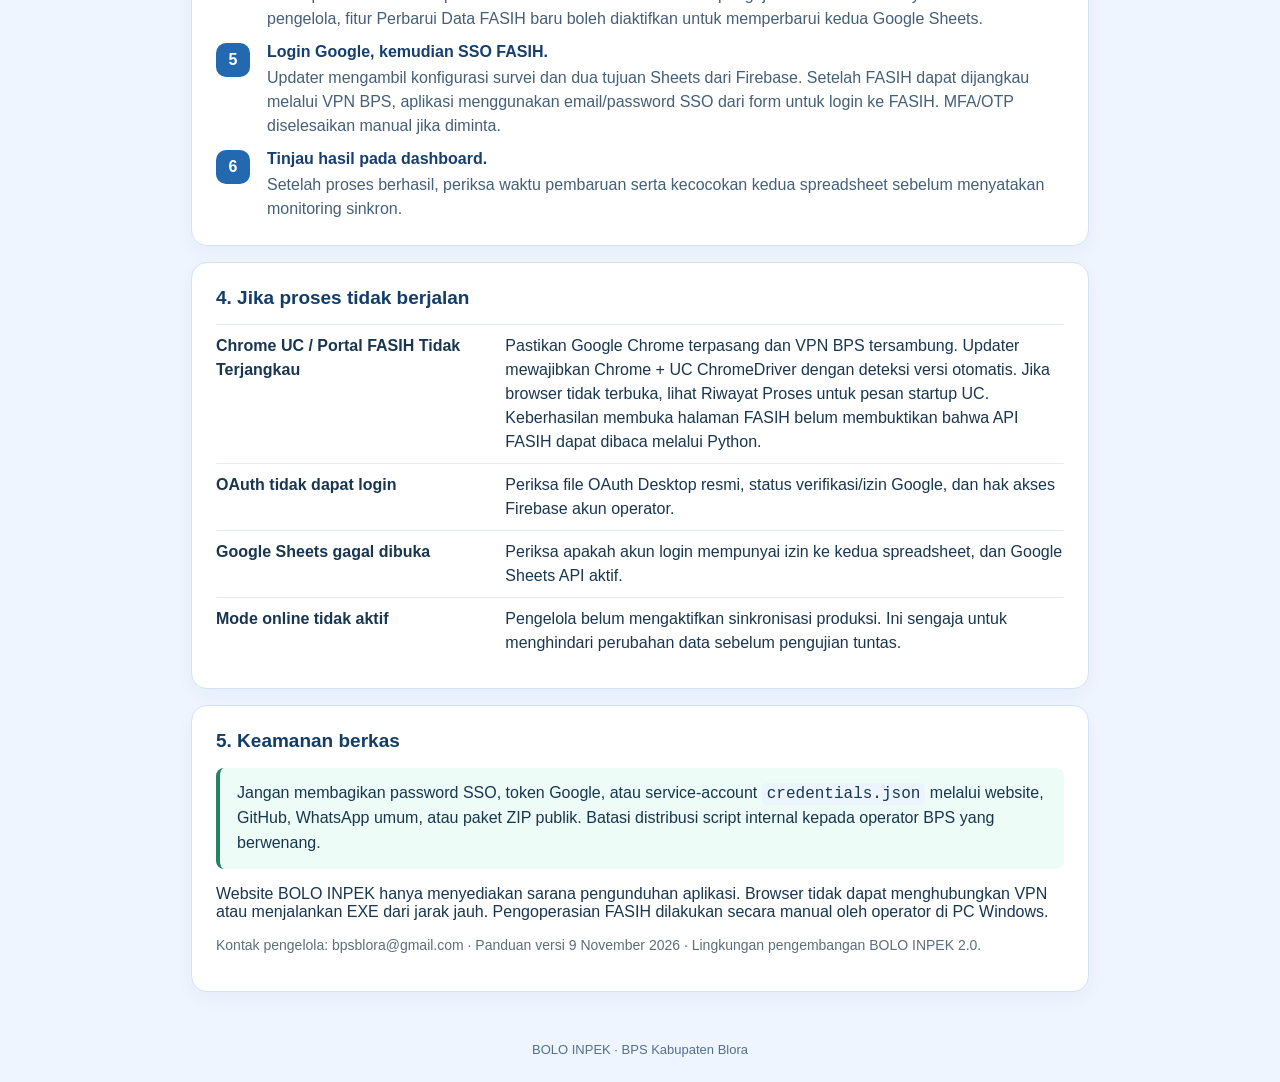
==== commit 3b75a695: "docs(updater): replace browser-selection instructions with required Google Chrome UC for all FASIH t" ====
--- a/updater/PANDUAN_UPDATER.html
+++ b/updater/PANDUAN_UPDATER.html
@@ -43,14 +43,14 @@
 <p class="callout">Mode pembaruan online produksi saat paket ini disiapkan <strong>masih dinonaktifkan untuk keselamatan data</strong>. Jangan menggunakan proses tulis sebelum pengelola menyatakan telah lulus pengujian VPN, SSO, OAuth, dan dua spreadsheet.</p>
 <div class="steps">
 <div class="step"><div><strong>Siapkan aplikasi.</strong><p>Letakkan script internal <code>ambil_data_monitoring_inpek_v2.py</code> dalam folder EXE. Updater mendeteksinya secara otomatis. File OAuth Desktop resmi dapat ikut dalam paket atau ditempatkan di folder Download. Tidak perlu membuat <code>.env</code> untuk mode Online.</p></div></div>
-<div class="step"><div><strong>Sambungkan VPN BPS, lalu gunakan browser default.</strong><p>Pastikan VPN BPS <strong>Connected</strong>. Updater otomatis mengikuti browser default HTTPS yang dipilih di Windows (Edge, Firefox, atau Chrome). Nama browser terdeteksi ditampilkan di aplikasi. Jika belum dikenali atau ingin mengganti, pilih browser secara manual. Klik <strong>Periksa Persiapan</strong> untuk menguji portal tanpa login SSO atau mengubah data.</p></div></div>
+<div class="step"><div><strong>Sambungkan VPN BPS dan pastikan Google Chrome terpasang.</strong><p>Pastikan VPN BPS <strong>Connected</strong>. Pemeriksaan portal, login SSO, dan scraping FASIH selalu menggunakan <strong>Google Chrome + UC ChromeDriver</strong>, tanpa pilihan browser lain dan tidak bergantung pada browser default Windows. Klik <strong>Periksa Persiapan</strong> untuk menguji portal tanpa login SSO atau mengubah data.</p></div></div>
 <div class="step"><div><strong>Uji Login SSO (sebelum scraping).</strong><p>Setelah pemeriksaan FASIH berhasil, isi Email/Username SSO dan Password SSO pada aplikasi, lalu klik <strong>Uji Login SSO</strong>. Pengujian hanya masuk melalui SSO Eksternal dan memastikan kembali ke FASIH; tidak memanggil scraper utama, tidak membaca assignment, dan tidak mengubah Google Sheets. Selesaikan MFA/OTP secara manual bila diminta. Password tidak disimpan ke file dan kolom dikosongkan setelah mulai.</p></div></div>
 <div class="step"><div><strong>Pembaruan data setelah pengujian disetujui.</strong><p>Mode pembaruan online produksi masih dinonaktifkan. Setelah pengujian SSO dan API dinyatakan aman oleh pengelola, fitur Perbarui Data FASIH baru boleh diaktifkan untuk memperbarui kedua Google Sheets.</p></div></div>
 <div class="step"><div><strong>Login Google, kemudian SSO FASIH.</strong><p>Updater mengambil konfigurasi survei dan dua tujuan Sheets dari Firebase. Setelah FASIH dapat dijangkau melalui VPN BPS, aplikasi menggunakan email/password SSO dari form untuk login ke FASIH. MFA/OTP diselesaikan manual jika diminta.</p></div></div>
 <div class="step"><div><strong>Tinjau hasil pada dashboard.</strong><p>Setelah proses berhasil, periksa waktu pembaruan serta kecocokan kedua spreadsheet sebelum menyatakan monitoring sinkron.</p></div></div>
 </div></section>
 <section class="card"><h2>4. Jika proses tidak berjalan</h2>
-<div class="table"><strong>FASIH / Browser Tidak Terjangkau</strong><span>Gunakan browser yang benar-benar dapat membuka FASIH pada PC ini. Chrome memakai UC ChromeDriver dengan deteksi versi otomatis, sedangkan Firefox dan Edge menggunakan Selenium GeckoDriver/EdgeDriver. Jika Chrome tidak membuka jendela, lihat Riwayat Proses untuk pesan driver UC, coba Chrome secara manual, atau pilih Firefox. Berhasil membuka portal belum membuktikan API FASIH dapat diakses melalui Python.</span></div>
+<div class="table"><strong>Chrome UC / Portal FASIH Tidak Terjangkau</strong><span>Pastikan Google Chrome terpasang dan VPN BPS tersambung. Updater mewajibkan Chrome + UC ChromeDriver dengan deteksi versi otomatis. Jika browser tidak terbuka, lihat Riwayat Proses untuk pesan startup UC. Keberhasilan membuka halaman FASIH belum membuktikan bahwa API FASIH dapat dibaca melalui Python.</span></div>
 <div class="table"><strong>OAuth tidak dapat login</strong><span>Periksa file OAuth Desktop resmi, status verifikasi/izin Google, dan hak akses Firebase akun operator.</span></div>
 <div class="table"><strong>Google Sheets gagal dibuka</strong><span>Periksa apakah akun login mempunyai izin ke kedua spreadsheet, dan Google Sheets API aktif.</span></div>
 <div class="table"><strong>Mode online tidak aktif</strong><span>Pengelola belum mengaktifkan sinkronisasi produksi. Ini sengaja untuk menghindari perubahan data sebelum pengujian tuntas.</span></div>
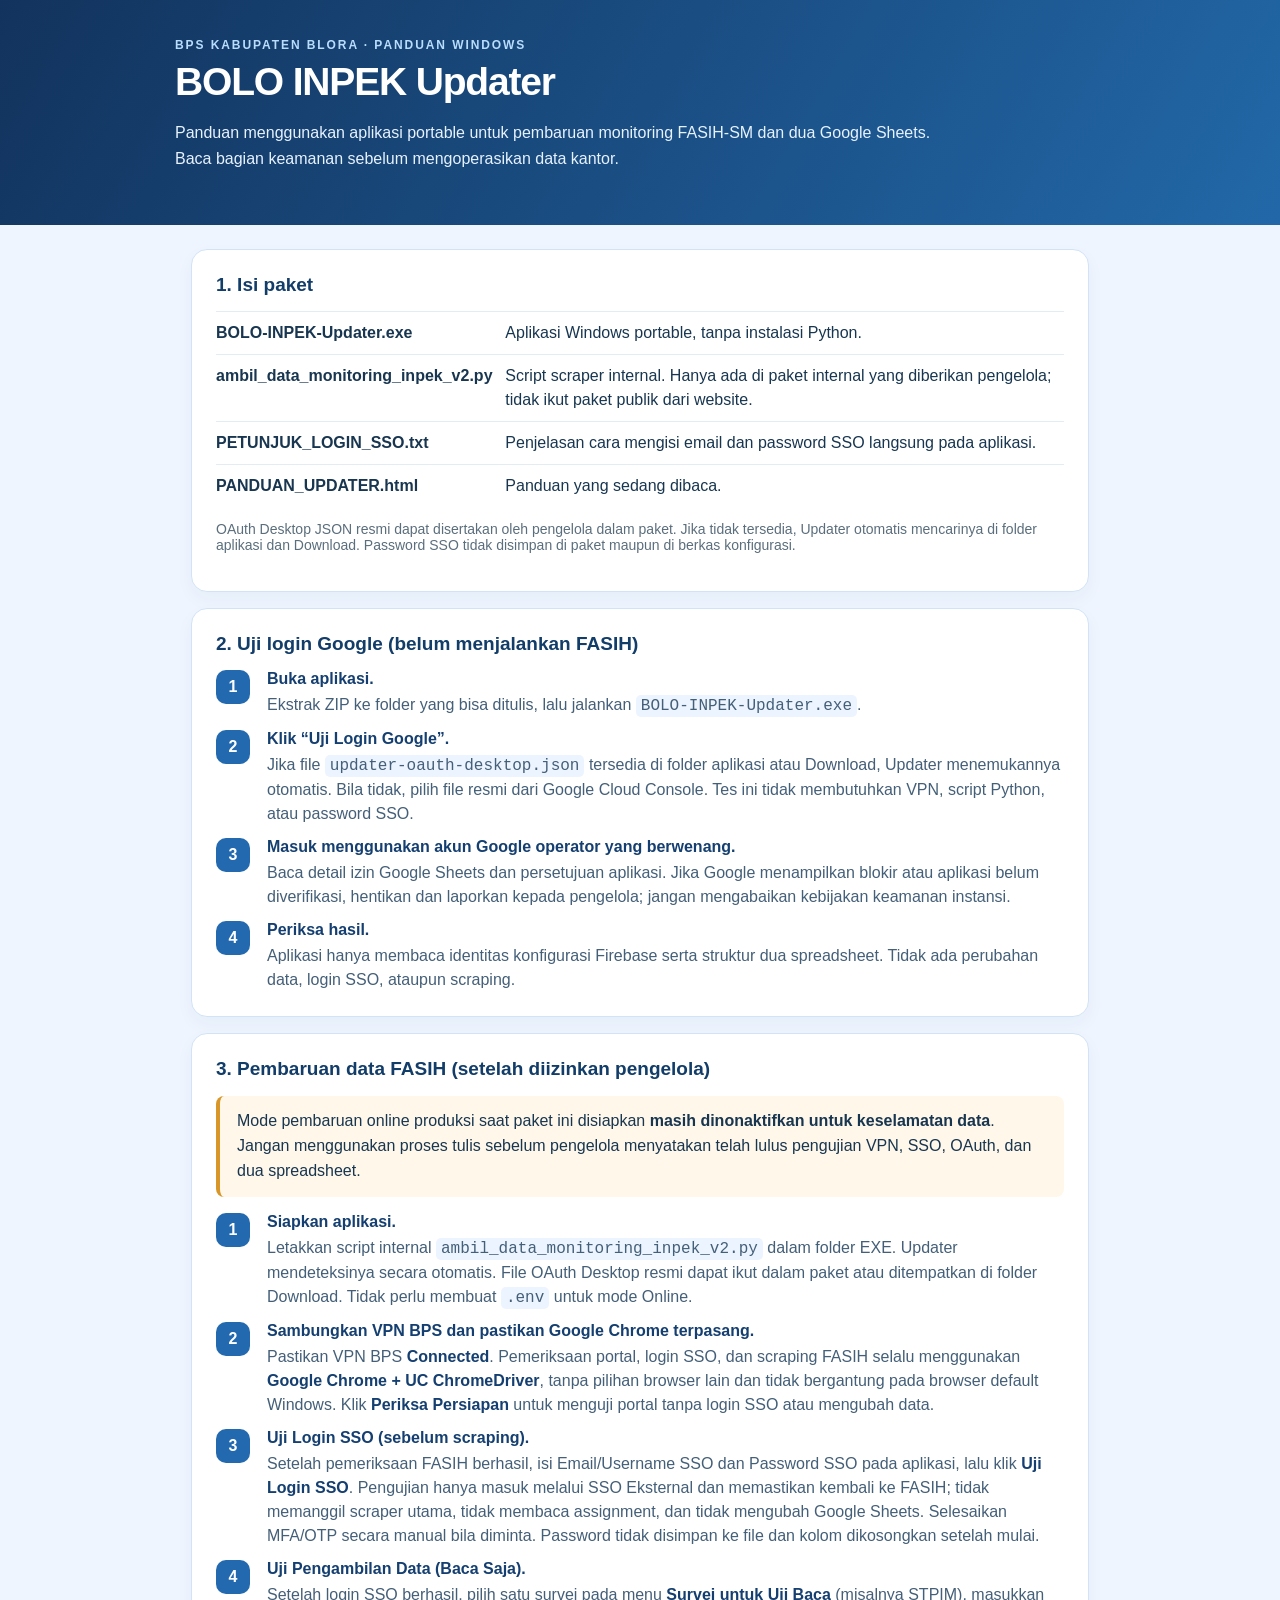
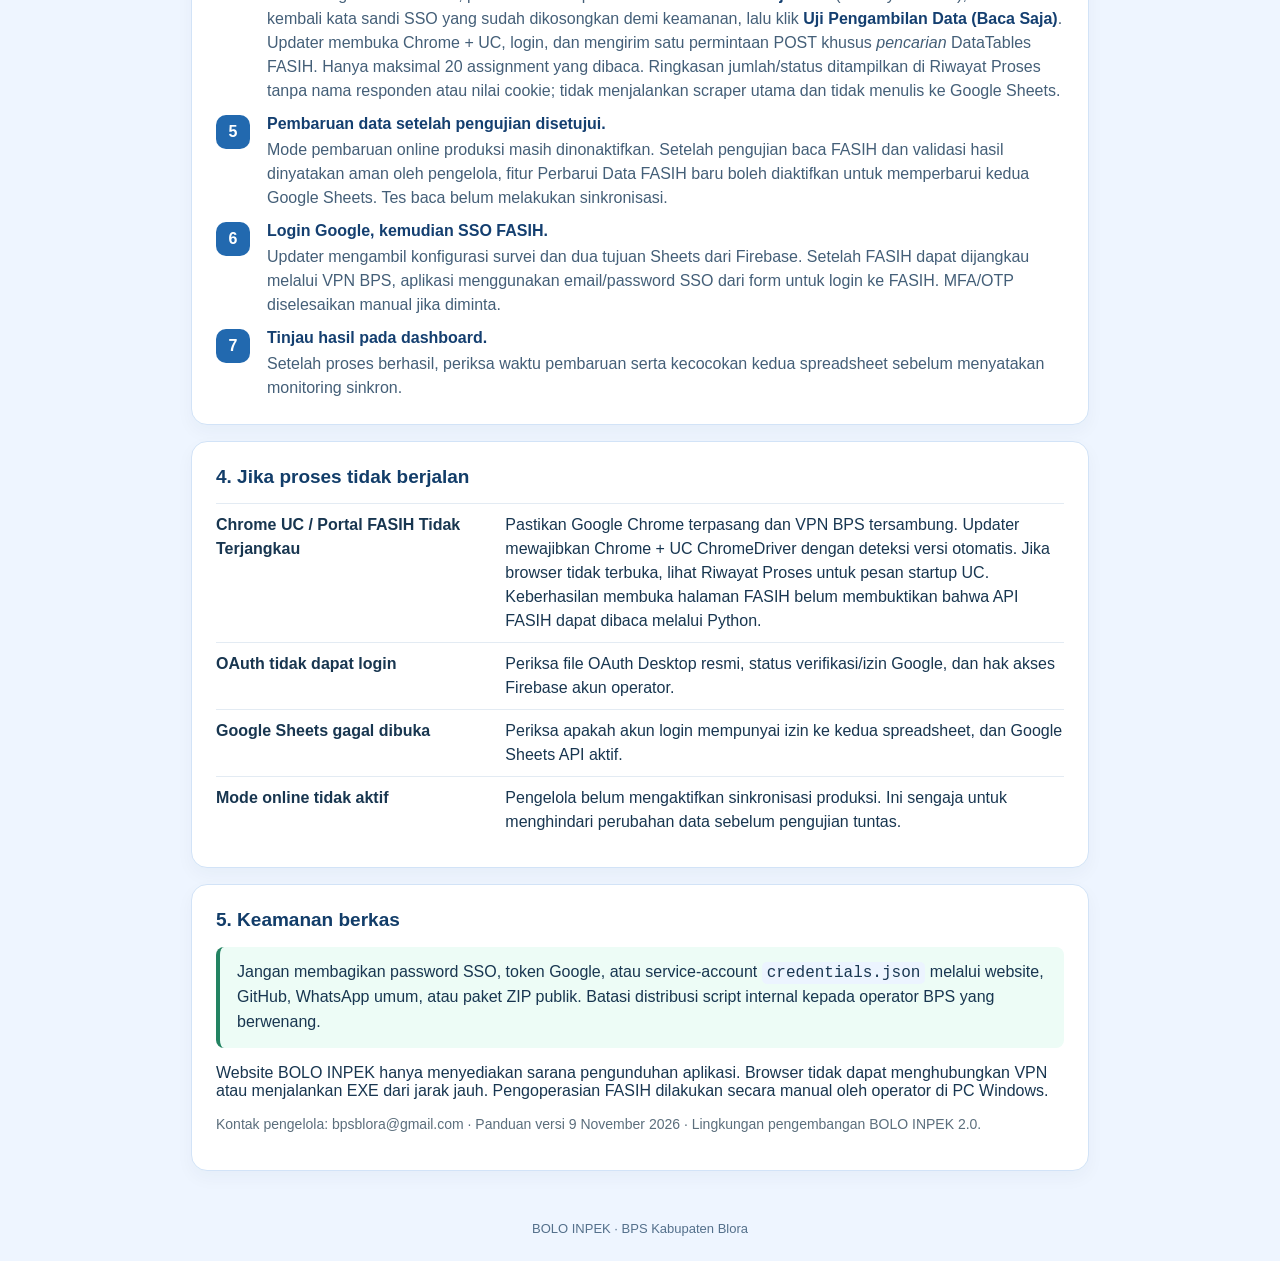
==== commit f170102f: "docs(updater): explain read-only 20-row FASIH assignment test and no Sheets writes" ====
--- a/updater/PANDUAN_UPDATER.html
+++ b/updater/PANDUAN_UPDATER.html
@@ -45,7 +45,8 @@
 <div class="step"><div><strong>Siapkan aplikasi.</strong><p>Letakkan script internal <code>ambil_data_monitoring_inpek_v2.py</code> dalam folder EXE. Updater mendeteksinya secara otomatis. File OAuth Desktop resmi dapat ikut dalam paket atau ditempatkan di folder Download. Tidak perlu membuat <code>.env</code> untuk mode Online.</p></div></div>
 <div class="step"><div><strong>Sambungkan VPN BPS dan pastikan Google Chrome terpasang.</strong><p>Pastikan VPN BPS <strong>Connected</strong>. Pemeriksaan portal, login SSO, dan scraping FASIH selalu menggunakan <strong>Google Chrome + UC ChromeDriver</strong>, tanpa pilihan browser lain dan tidak bergantung pada browser default Windows. Klik <strong>Periksa Persiapan</strong> untuk menguji portal tanpa login SSO atau mengubah data.</p></div></div>
 <div class="step"><div><strong>Uji Login SSO (sebelum scraping).</strong><p>Setelah pemeriksaan FASIH berhasil, isi Email/Username SSO dan Password SSO pada aplikasi, lalu klik <strong>Uji Login SSO</strong>. Pengujian hanya masuk melalui SSO Eksternal dan memastikan kembali ke FASIH; tidak memanggil scraper utama, tidak membaca assignment, dan tidak mengubah Google Sheets. Selesaikan MFA/OTP secara manual bila diminta. Password tidak disimpan ke file dan kolom dikosongkan setelah mulai.</p></div></div>
-<div class="step"><div><strong>Pembaruan data setelah pengujian disetujui.</strong><p>Mode pembaruan online produksi masih dinonaktifkan. Setelah pengujian SSO dan API dinyatakan aman oleh pengelola, fitur Perbarui Data FASIH baru boleh diaktifkan untuk memperbarui kedua Google Sheets.</p></div></div>
+<div class="step"><div><strong>Uji Pengambilan Data (Baca Saja).</strong><p>Setelah login SSO berhasil, pilih satu survei pada menu <strong>Survei untuk Uji Baca</strong> (misalnya STPIM), masukkan kembali kata sandi SSO yang sudah dikosongkan demi keamanan, lalu klik <strong>Uji Pengambilan Data (Baca Saja)</strong>. Updater membuka Chrome + UC, login, dan mengirim satu permintaan POST khusus <em>pencarian</em> DataTables FASIH. Hanya maksimal 20 assignment yang dibaca. Ringkasan jumlah/status ditampilkan di Riwayat Proses tanpa nama responden atau nilai cookie; tidak menjalankan scraper utama dan tidak menulis ke Google Sheets.</p></div></div>
+<div class="step"><div><strong>Pembaruan data setelah pengujian disetujui.</strong><p>Mode pembaruan online produksi masih dinonaktifkan. Setelah pengujian baca FASIH dan validasi hasil dinyatakan aman oleh pengelola, fitur Perbarui Data FASIH baru boleh diaktifkan untuk memperbarui kedua Google Sheets. Tes baca belum melakukan sinkronisasi.</p></div></div>
 <div class="step"><div><strong>Login Google, kemudian SSO FASIH.</strong><p>Updater mengambil konfigurasi survei dan dua tujuan Sheets dari Firebase. Setelah FASIH dapat dijangkau melalui VPN BPS, aplikasi menggunakan email/password SSO dari form untuk login ke FASIH. MFA/OTP diselesaikan manual jika diminta.</p></div></div>
 <div class="step"><div><strong>Tinjau hasil pada dashboard.</strong><p>Setelah proses berhasil, periksa waktu pembaruan serta kecocokan kedua spreadsheet sebelum menyatakan monitoring sinkron.</p></div></div>
 </div></section>
